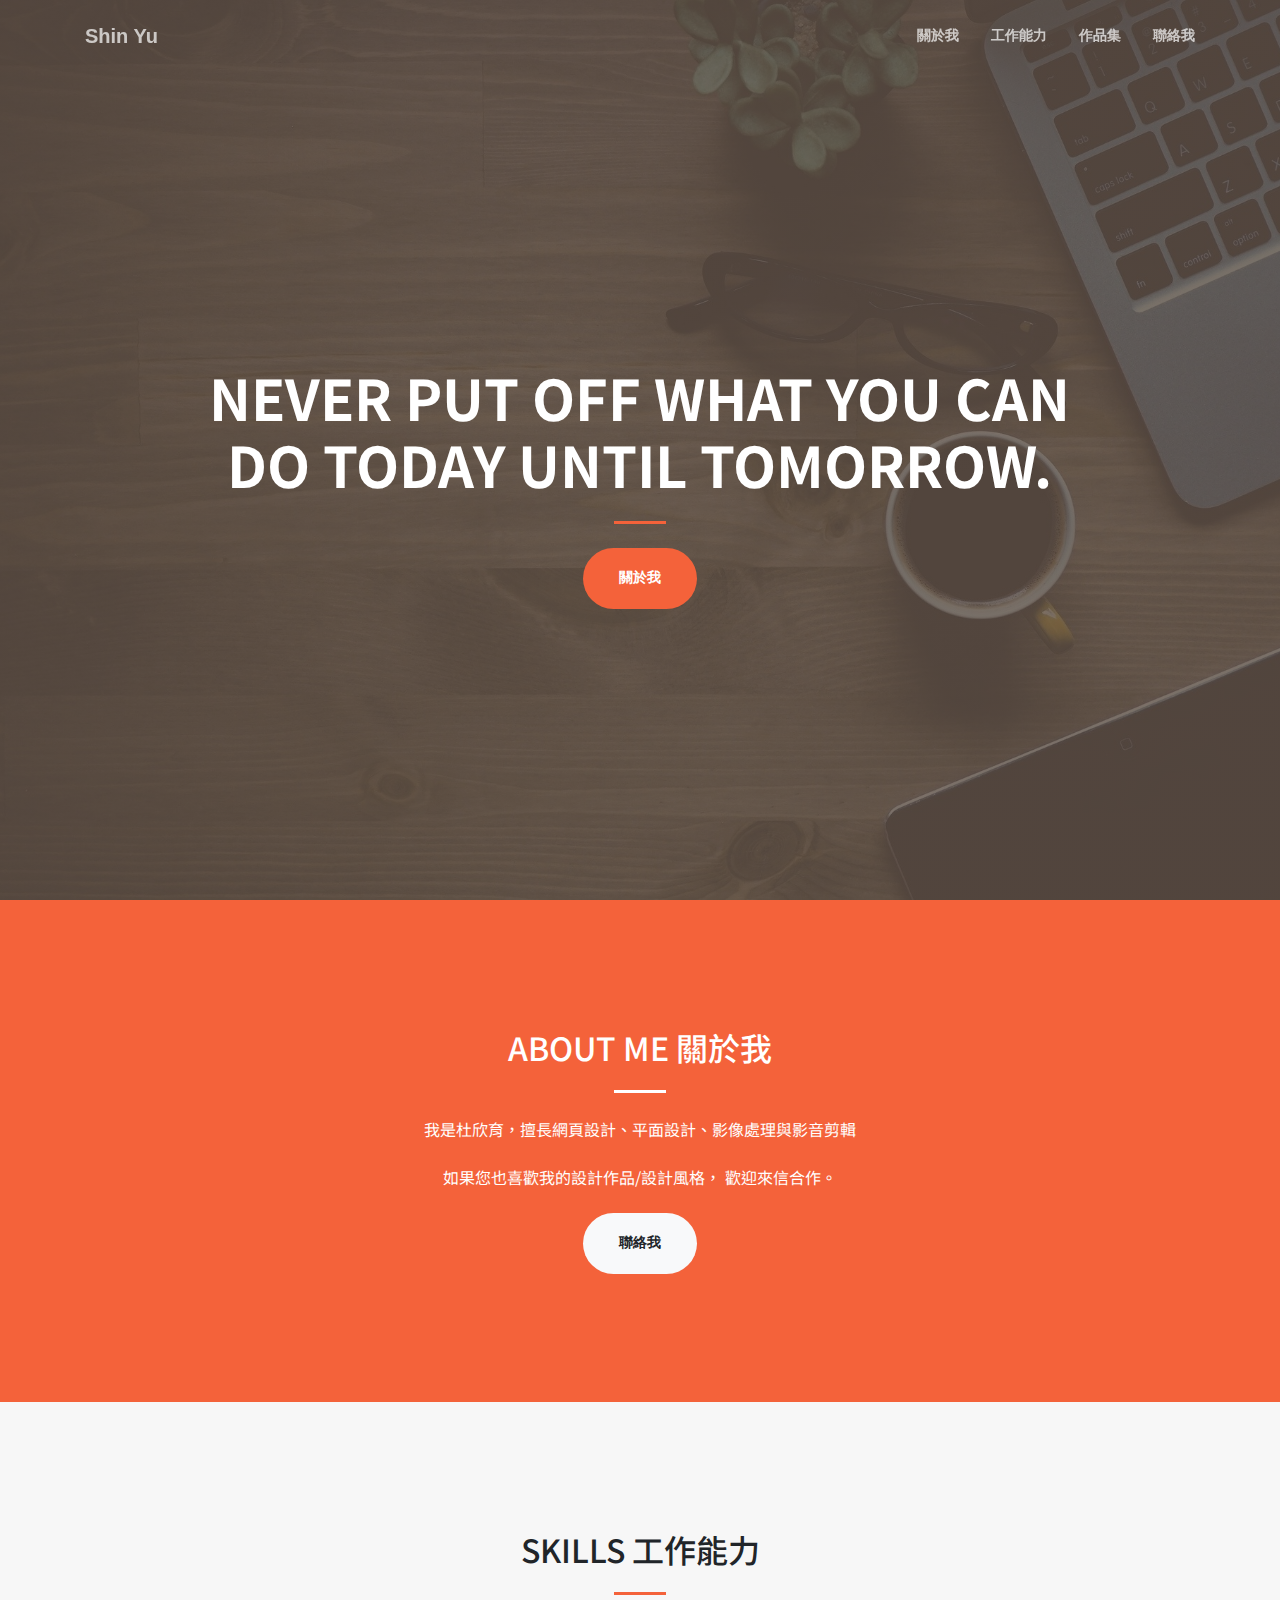
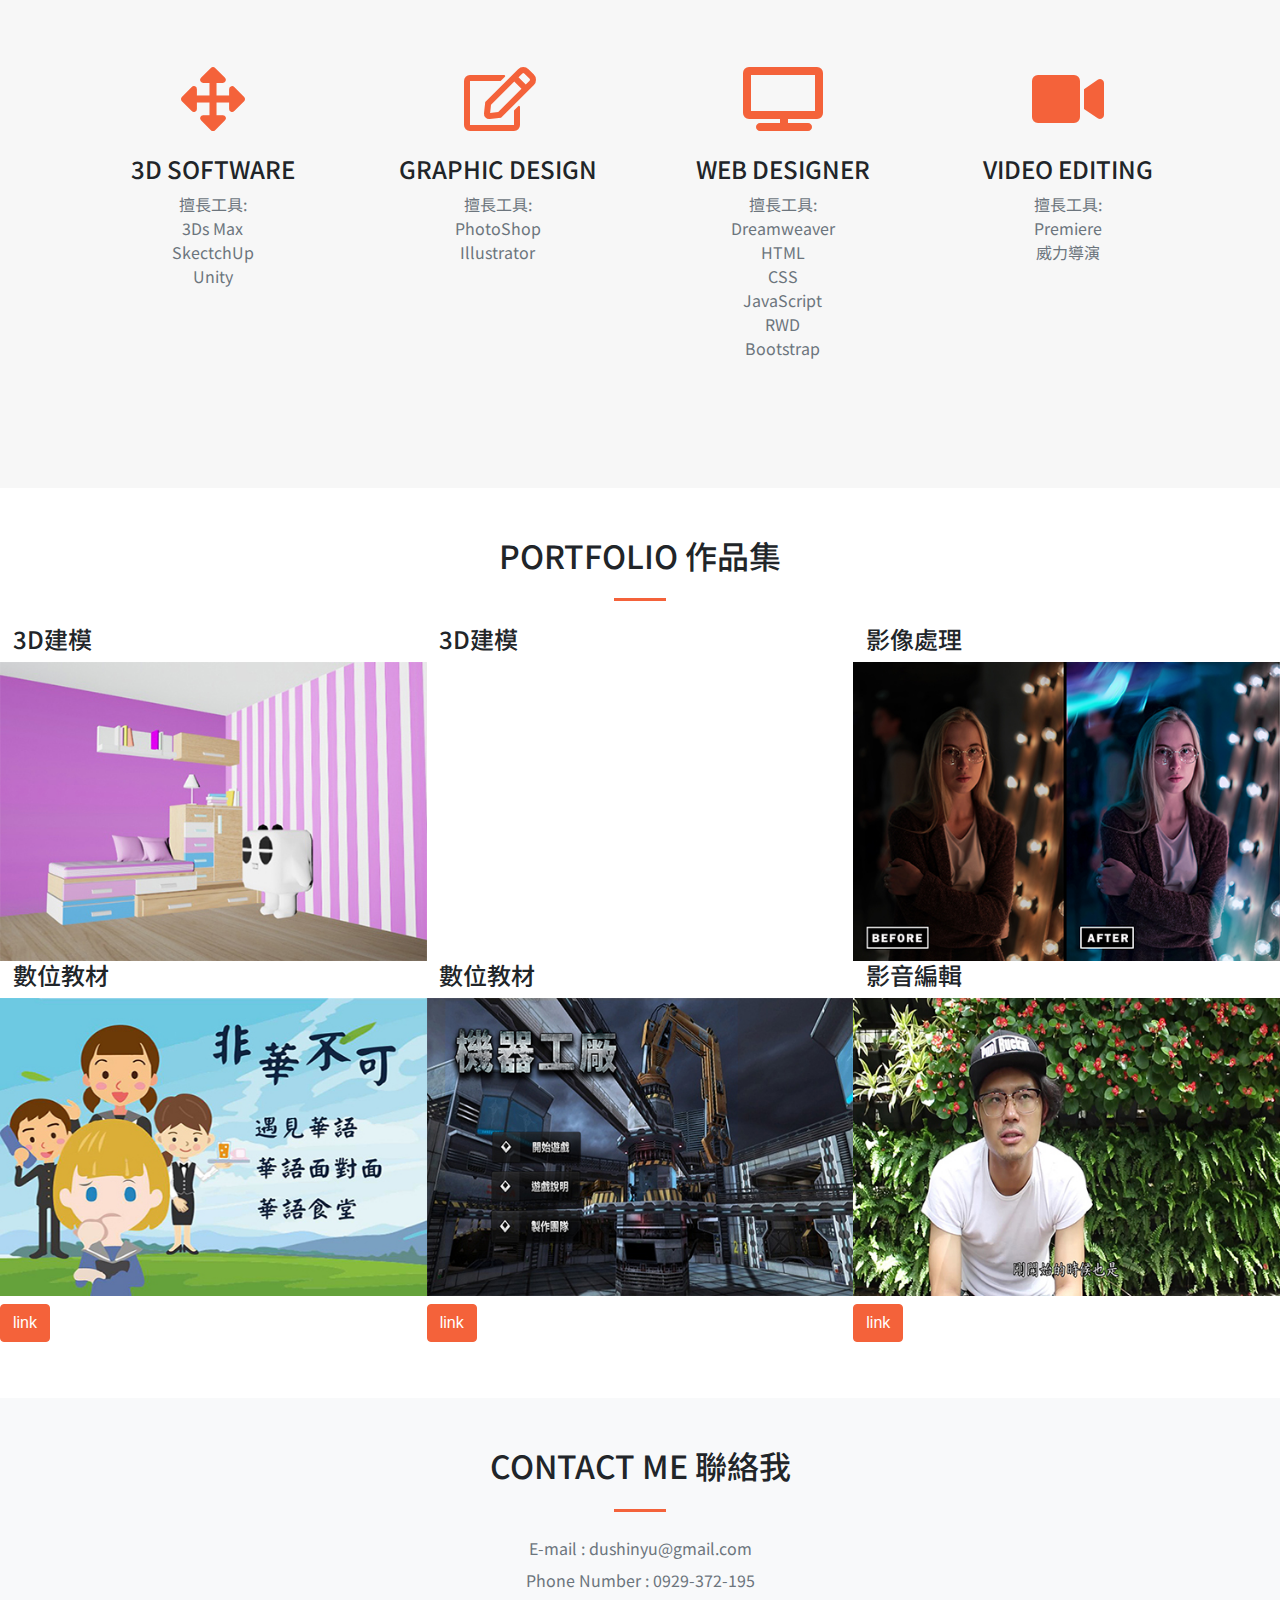
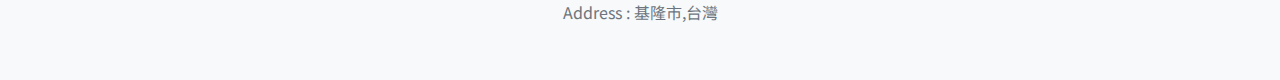
==== index.html @ a11e480e "Update index.html" ====
<!DOCTYPE html>
<html lang="en">

<head>

  <meta charset="utf-8">
  <meta name="viewport" content="width=device-width, initial-scale=1, shrink-to-fit=no">
  <meta name="description" content="">
  <meta name="author" content="">

  <title>Shin Yu</title>

  <!-- Font Awesome Icons -->
  <link href="vendor/fontawesome-free/css/all.min.css" rel="stylesheet" type="text/css">

  <link rel="stylesheet" href="path/to/font-awesome/css/font-awesome.min.css">

  <!-- Google Fonts -->

  <link href="https://fonts.googleapis.com/css?family=Noto+Sans+TC&display=swap&subset=chinese-traditional" rel="stylesheet">

  <!-- Plugin CSS -->
  <link href="vendor/magnific-popup/magnific-popup.css" rel="stylesheet">

  <!-- Theme CSS - Includes Bootstrap -->
  <link href="css/creative.min.css" rel="stylesheet">

</head>

<body id="page-top">

  <!-- Navigation -->
  <nav class="navbar navbar-expand-lg navbar-light fixed-top py-3" id="mainNav">
    <div class="container">
      <a class="navbar-brand js-scroll-trigger" href="#page-top">Shin Yu</a>
      <button class="navbar-toggler navbar-toggler-right" type="button" data-toggle="collapse" data-target="#navbarResponsive" aria-controls="navbarResponsive" aria-expanded="false" aria-label="Toggle navigation">
        <span class="navbar-toggler-icon"></span>
      </button>
      <div class="collapse navbar-collapse" id="navbarResponsive">
        <ul class="navbar-nav ml-auto my-2 my-lg-0">
          <li class="nav-item">
            <a class="nav-link js-scroll-trigger" href="#about">關於我</a>
          </li>
          <li class="nav-item">
            <a class="nav-link js-scroll-trigger" href="#services">工作能力</a>
          </li>
          <li class="nav-item">
            <a class="nav-link js-scroll-trigger" href="#portfolio">作品集</a>
          </li>
          <li class="nav-item">
            <a class="nav-link js-scroll-trigger" href="#contact">聯絡我</a>
          </li>
        </ul>
      </div>
    </div>
  </nav>

  <!-- Masthead -->
  <header class="masthead">
    <div class="container h-100">
      <div class="row h-100 align-items-center justify-content-center text-center">
        <div class="col-lg-10 align-self-end">
          <h1 class="text-uppercase text-white font-weight-bold">Never put off what you can do today until tomorrow.</h1>
          <hr class="divider my-4">
        </div>
        <div class="col-lg-8 align-self-baseline">
          <a class="btn btn-primary btn-xl js-scroll-trigger" href="#about">關於我</a>
        </div>
      </div>
    </div>
  </header>

  <!-- About Section -->
  <section class="page-section bg-primary" id="about">
    <div class="container">
      <div class="row justify-content-center">
        <div class="col-lg-8 text-center">
          <h2 class="text-white mt-0">ABOUT ME 關於我</h2>
          <hr class="divider light my-4">
          <p class="text-white mb-4">我是杜欣育，擅長網頁設計、平面設計、影像處理與影音剪輯</p>
          <p class="text-white mb-4">如果您也喜歡我的設計作品/設計風格， 歡迎來信合作。</p>
          <a class="btn btn-light btn-xl js-scroll-trigger" href="#contact">聯絡我</a>
        </div>
      </div>
    </div>
  </section>

  <!-- Services Section -->
  <section class="page-section" id="services" style="background-color:rgba(0, 0, 0, 0.03)">
    <div class="container">
      <h2 class="text-center mt-0">SKILLS 工作能力</h2>
      <hr class="divider my-4">
      <div class="row">
        <div class="col-lg-3 col-md-6 text-center">
          <div class="mt-5">
            <i class="fas fa-arrows-alt fa-4x text-primary mb-4"></i>
            <h3 class="h4 mb-2">3D SOFTWARE</h3>
            <p class="text-muted mb-0">擅長工具:</p>
            <p class="text-muted mb-0">3Ds Max</p>
            <p class="text-muted mb-0">SkectchUp</p>
            <p class="text-muted mb-0">Unity</p>
          </div>
        </div>
        <div class="col-lg-3 col-md-6 text-center">
          <div class="mt-5">
            <i class="fa fa-pencil" aria-hidden="true"></i>
            <i class="far fa-edit fa-4x text-primary mb-4"></i>
            <h3 class="h4 mb-2">GRAPHIC DESIGN</h3>
            <p class="text-muted mb-0">擅長工具:</p>
            <p class="text-muted mb-0">PhotoShop</p>
            <p class="text-muted mb-0">Illustrator</p>
          </div>
        </div>
        <div class="col-lg-3 col-md-6 text-center">
          <div class="mt-5">
            <i class="fas fa-tv fa-4x text-primary mb-4"></i>
            <h3 class="h4 mb-2">WEB DESIGNER</h3>
            <p class="text-muted mb-0">擅長工具:</p>
            <p class="text-muted mb-0">Dreamweaver</p>
            <p class="text-muted mb-0">HTML</p>
            <p class="text-muted mb-0">CSS</p>
            <p class="text-muted mb-0">JavaScript</p>
            <p class="text-muted mb-0">RWD</p>
            <p class="text-muted mb-0">Bootstrap</p>                           
          </div>
        </div>
        <div class="col-lg-3 col-md-6 text-center">
          <div class="mt-5">
            <i class="fas fa-video fa-4x text-primary mb-4"></i>
            <h3 class="h4 mb-2">VIDEO EDITING</h3>
            <p class="text-muted mb-0">擅長工具:</p>
            <p class="text-muted mb-0">Premiere</p>
            <p class="text-muted mb-0">威力導演</p> 
          </div>
        </div>
      </div>
    </div>
  </section>

    <!-- Portfolio Section -->
  <section id="portfolio">
      <h2 class="text-center mt-5">PORTFOLIO 作品集</h2>
      <hr class="divider my-4">
    <div class="container-fluid p-0">
      <div class="row no-gutters">
        <div class="col-lg-4 col-sm-6">
          <h4 style="padding:0% 3%">3D建模</h4>
          <a class="portfolio-box" href="img/portfolio/fullsize/1.jpg">
            <img class="img-fluid" src="img/portfolio/thumbnails/1.jpg" alt="">
            <div class="portfolio-box-caption">
              <div class="project-category text-white-50">
                3Ds Max
              </div>
              <div class="project-name">
                熊貓的房間
              </div>
            </div>
          </a>
        </div>
        <div class="col-lg-4 col-sm-6">
          <h4 style="padding:0% 3%">3D建模</h4>
          <a class="portfolio-box" href="img/portfolio/fullsize/6.JPG">
            <img class="img-fluid" src="img/portfolio/thumbnails/6.jpg" alt="">
            <div class="portfolio-box-caption">
              <div class="project-category text-white-50">
                SketchUp
              </div>
              <div class="project-name">
                浴室
              </div>
            </div>
          </a>
        </div>
        <div class="col-lg-4 col-sm-6">
        <h4 style="padding:0% 3%">影像處理</h4>
          <a class="portfolio-box" href="img/portfolio/fullsize/5.jpg">
            <img class="img-fluid" src="img/portfolio/thumbnails/5.jpg" alt="">
            <div class="portfolio-box-caption">
              <div class="project-category text-white-50">
                影像處理
              </div>
              <div class="project-name">
                色彩校正
              </div>
            </div>
          </a>
        </div>
        <div class="col-lg-4 col-sm-6">
          <h4 style="padding:0% 3%">數位教材</h4>
        <a class="portfolio-box" href="img/portfolio/fullsize/2.jpg">
            <img class="img-fluid" src="img/portfolio/thumbnails/2.jpg" alt="">
            <div class="portfolio-box-caption">
              <div class="project-category text-white-50">
                華語教材
              </div>
              <div class="project-name">
                非華不可
              </div>
            </div>
          </a>
         <div class="btn btn-primary mt-2 mb-2" onClick="javascript:window.open('https://www.youtube.com/watch?v=beJ3UzTojJE&list=PLx-3nrwUv4ML4wFg255K1cEr2JVxR1ZrM&index=3','_blank')">link
        </div>
          </div>
          <div class="col-lg-4 col-sm-6">
          <h4 style="padding:0% 3%">數位教材</h4>
        <a class="portfolio-box" href="img/portfolio/fullsize/4.jpg">
            <img class="img-fluid" src="img/portfolio/thumbnails/4.jpg" alt="">
            <div class="portfolio-box-caption">
              <div class="project-category text-white-50">
                淡江畢業專題
              </div>
              <div class="project-name">
                機械工廠
              </div>
            </div>
          </a>
         <div class="btn btn-primary mt-2 mb-2" onClick="javascript:window.open('https://www.youtube.com/watch?v=zgTFLT4-hOM&list=PLx-3nrwUv4ML4wFg255K1cEr2JVxR1ZrM&index=1','_blank')">link
        </div>
          </div>
          <div class="col-lg-4 col-sm-6">
          <h4 style="padding:0% 3%">影音編輯</h4>
        <a class="portfolio-box" href="img/portfolio/fullsize/3.jpg">
            <img class="img-fluid" src="img/portfolio/thumbnails/3.jpg" alt="">
            <div class="portfolio-box-caption">
              <div class="project-category text-white-50">
                影音編輯
              </div>
              <div class="project-name">
                不只是破銅爛鐵
              </div>
            </div>
          </a>
         <div class="btn btn-primary mt-2 mb-2" onClick="javascript:window.open('https://www.youtube.com/watch?v=qQfogrBcG4Q&list=PLx-3nrwUv4ML4wFg255K1cEr2JVxR1ZrM&index=2','_blank')">link
        </div>
          </div>
      </div>
    </div>
  </section>   

    
  <!-- Footer -->
  <footer class="bg-light py-5 mt-5" id="contact">
    <div class="container">
      <div class="row justify-content-center">
        <div class="col-lg-8 text-center">
          <h2 class="mt-0">CONTACT ME 聯絡我</h2>
          <hr class="divider my-4">
          <p class="text-muted mb-2">E-mail : dushinyu@gmail.com</p>
          <p class="text-muted mb-2">Phone Number : 0929-372-195</p>
          <p class="text-muted mb-2">Address : 基隆市,台灣</p>
        </div>
      </div>
    </div>
  </footer>

  <!-- Bootstrap core JavaScript -->
  <script src="vendor/jquery/jquery.min.js"></script>
  <script src="vendor/bootstrap/js/bootstrap.bundle.min.js"></script>

  <!-- Plugin JavaScript -->
  <script src="vendor/jquery-easing/jquery.easing.min.js"></script>
  <script src="vendor/magnific-popup/jquery.magnific-popup.min.js"></script>

  <!-- Custom scripts for this template -->
  <script src="js/creative.min.js"></script>
</body>

</html>
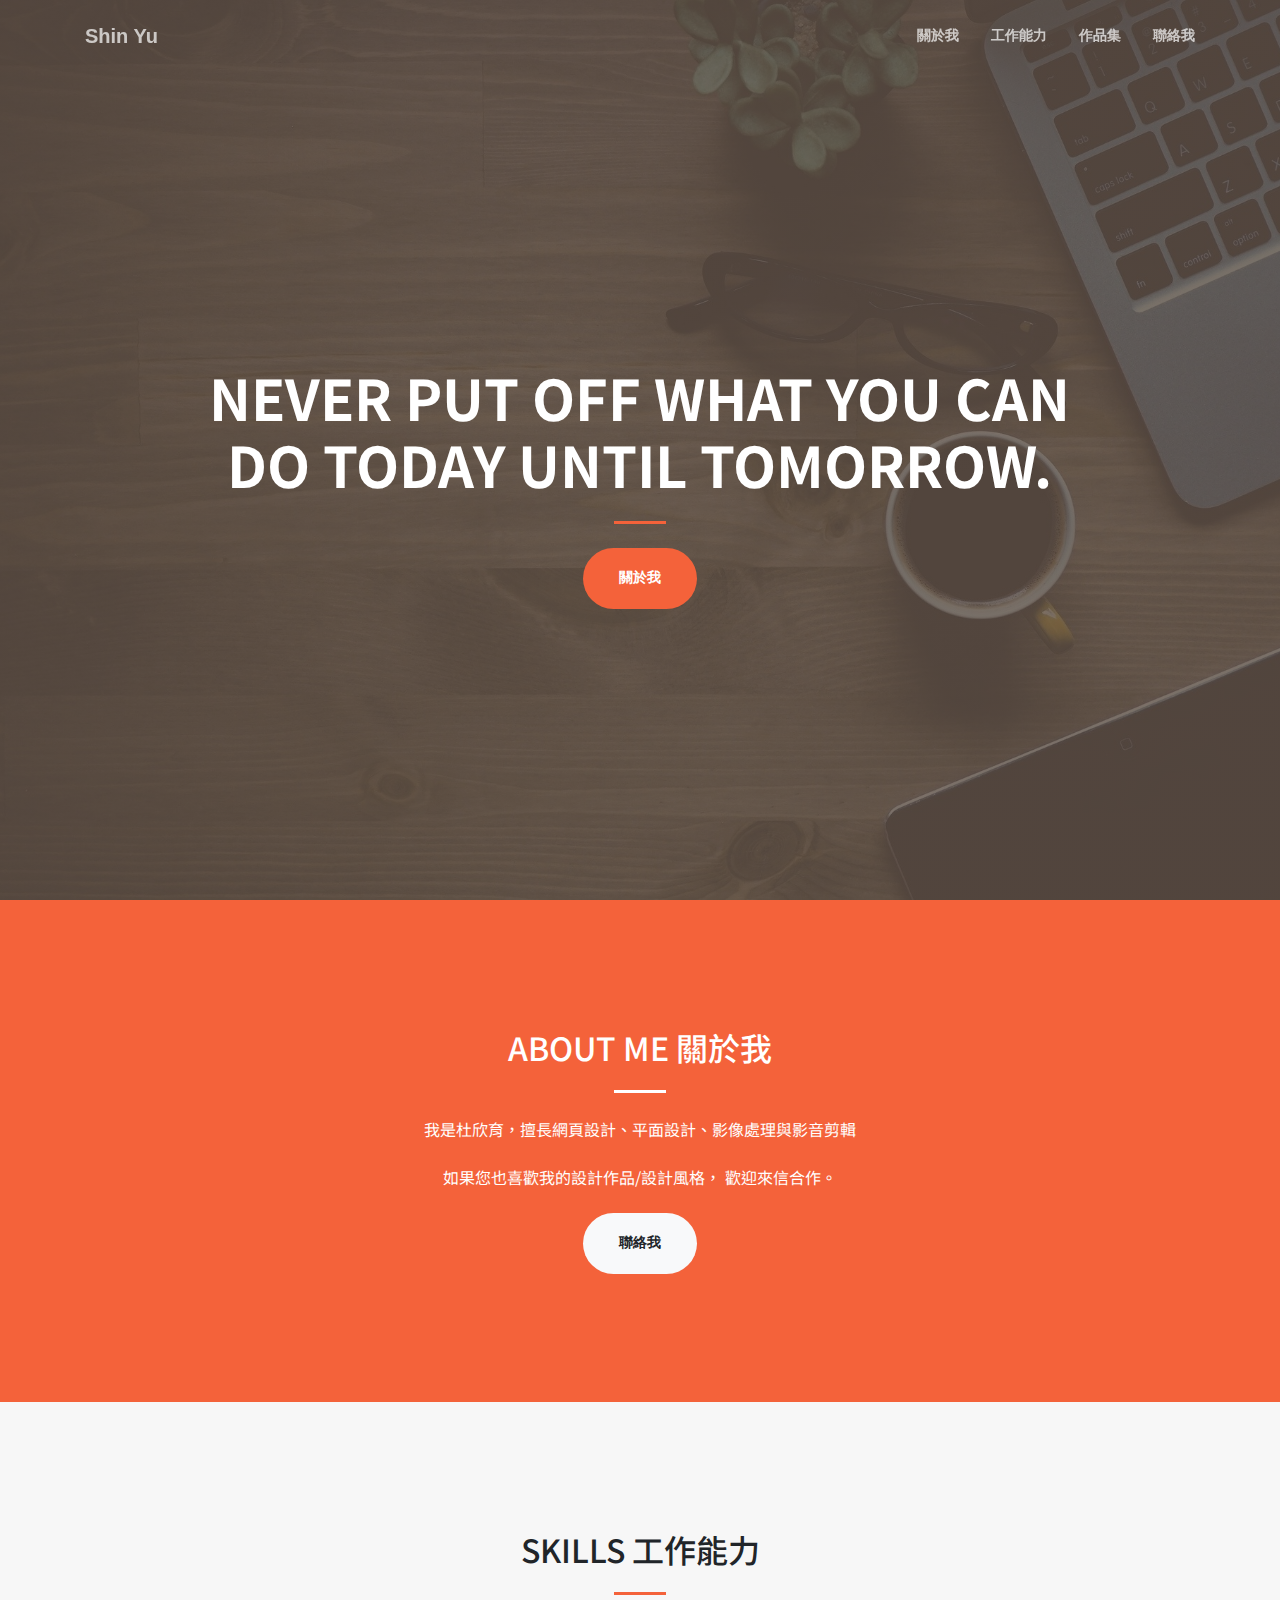
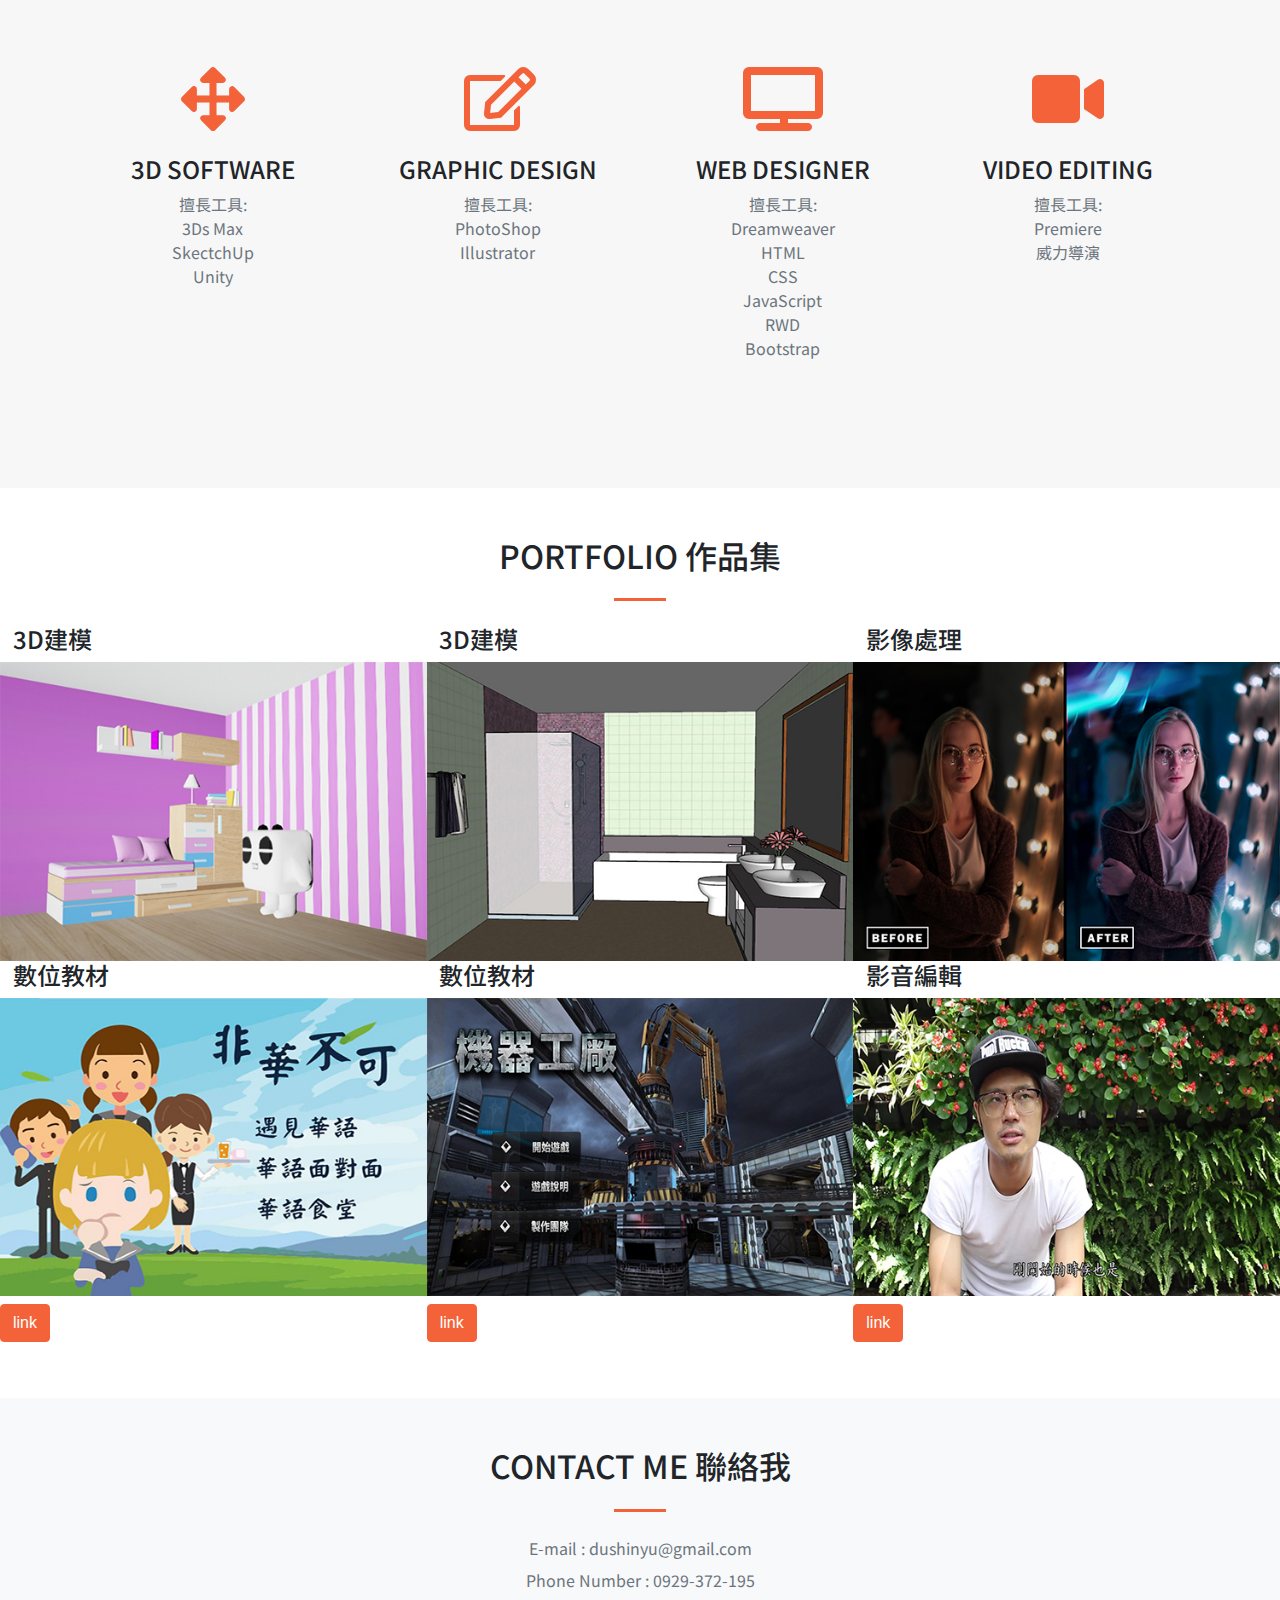
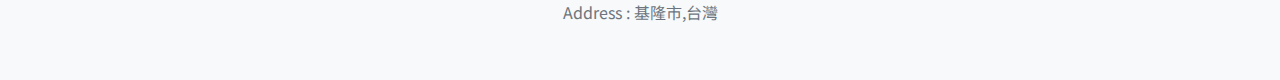
==== commit d423d9eb: "Update index.html" ====
--- a/index.html
+++ b/index.html
@@ -160,7 +160,7 @@
         <div class="col-lg-4 col-sm-6">
           <h4 style="padding:0% 3%">3D建模</h4>
           <a class="portfolio-box" href="img/portfolio/fullsize/6.JPG">
-            <img class="img-fluid" src="img/portfolio/thumbnails/6.jpg" alt="">
+            <img class="img-fluid" src="img/portfolio/thumbnails/6.JPG" alt="">
             <div class="portfolio-box-caption">
               <div class="project-category text-white-50">
                 SketchUp
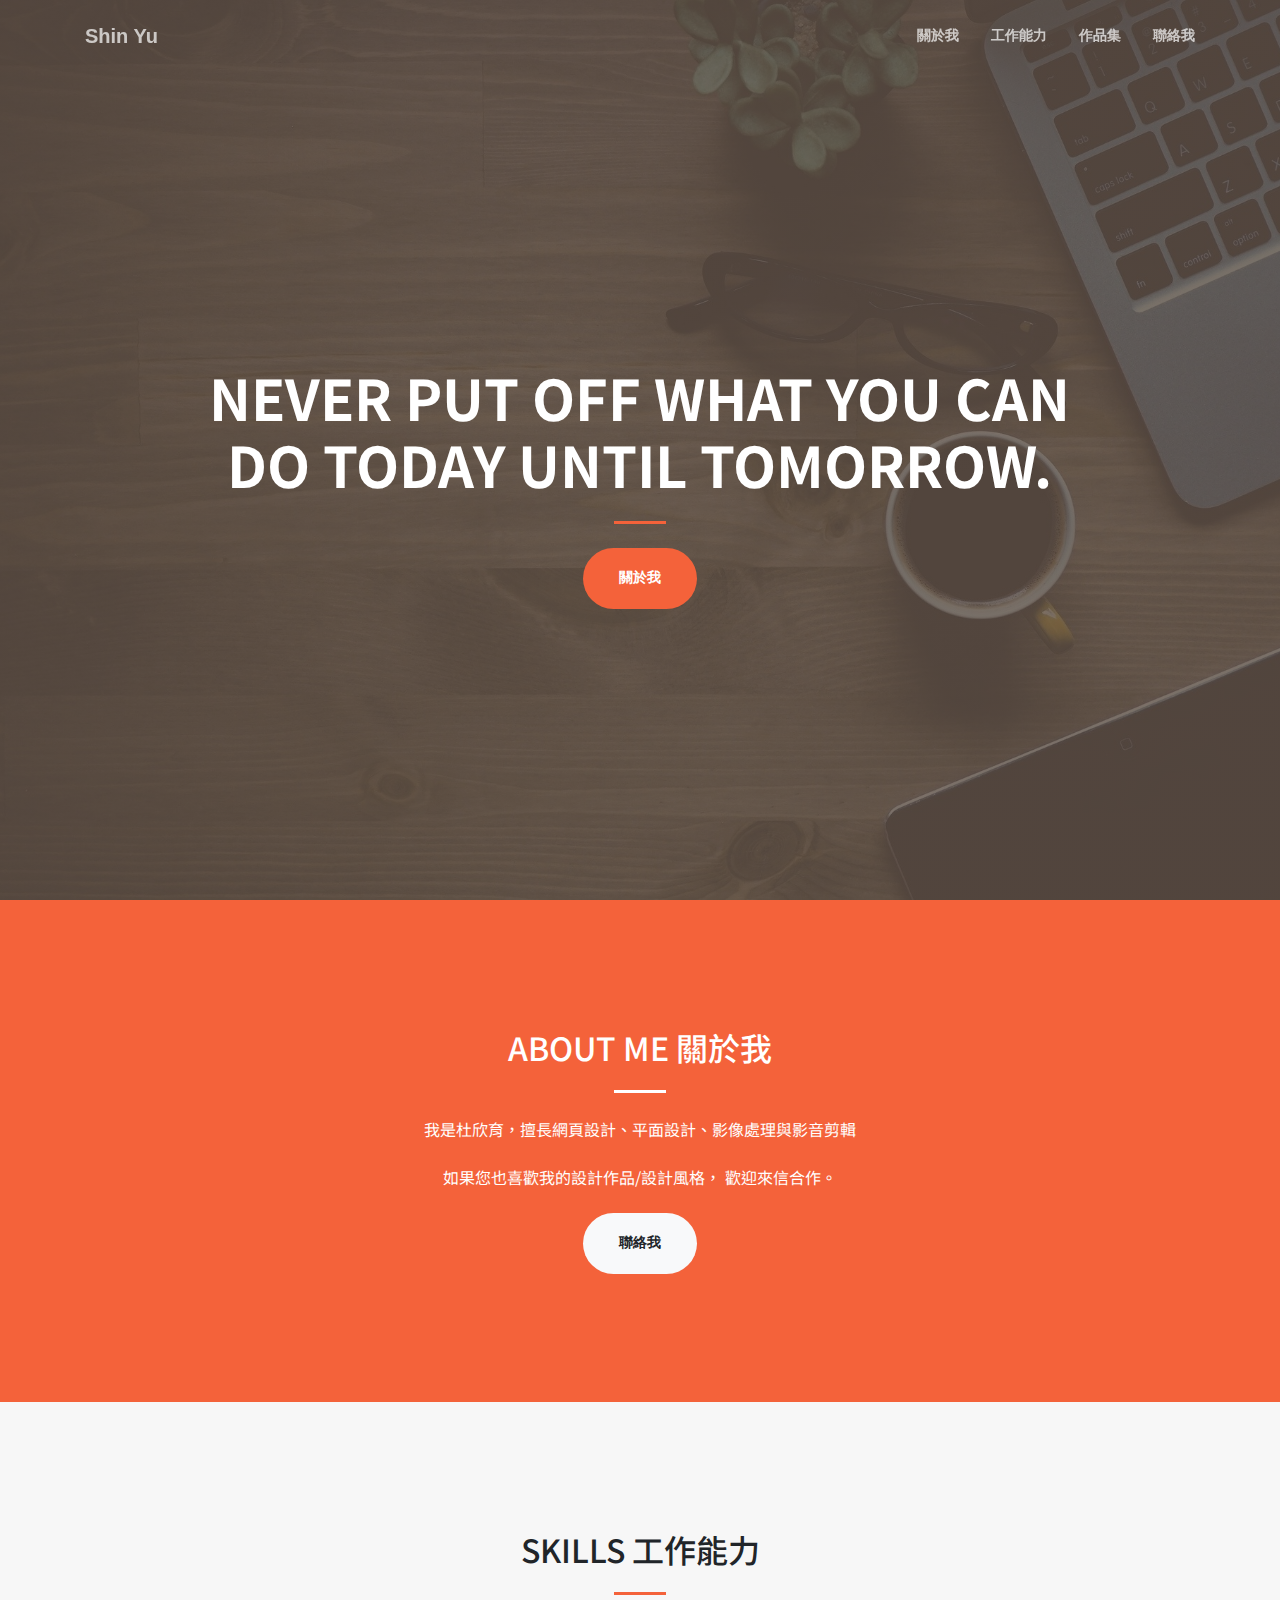
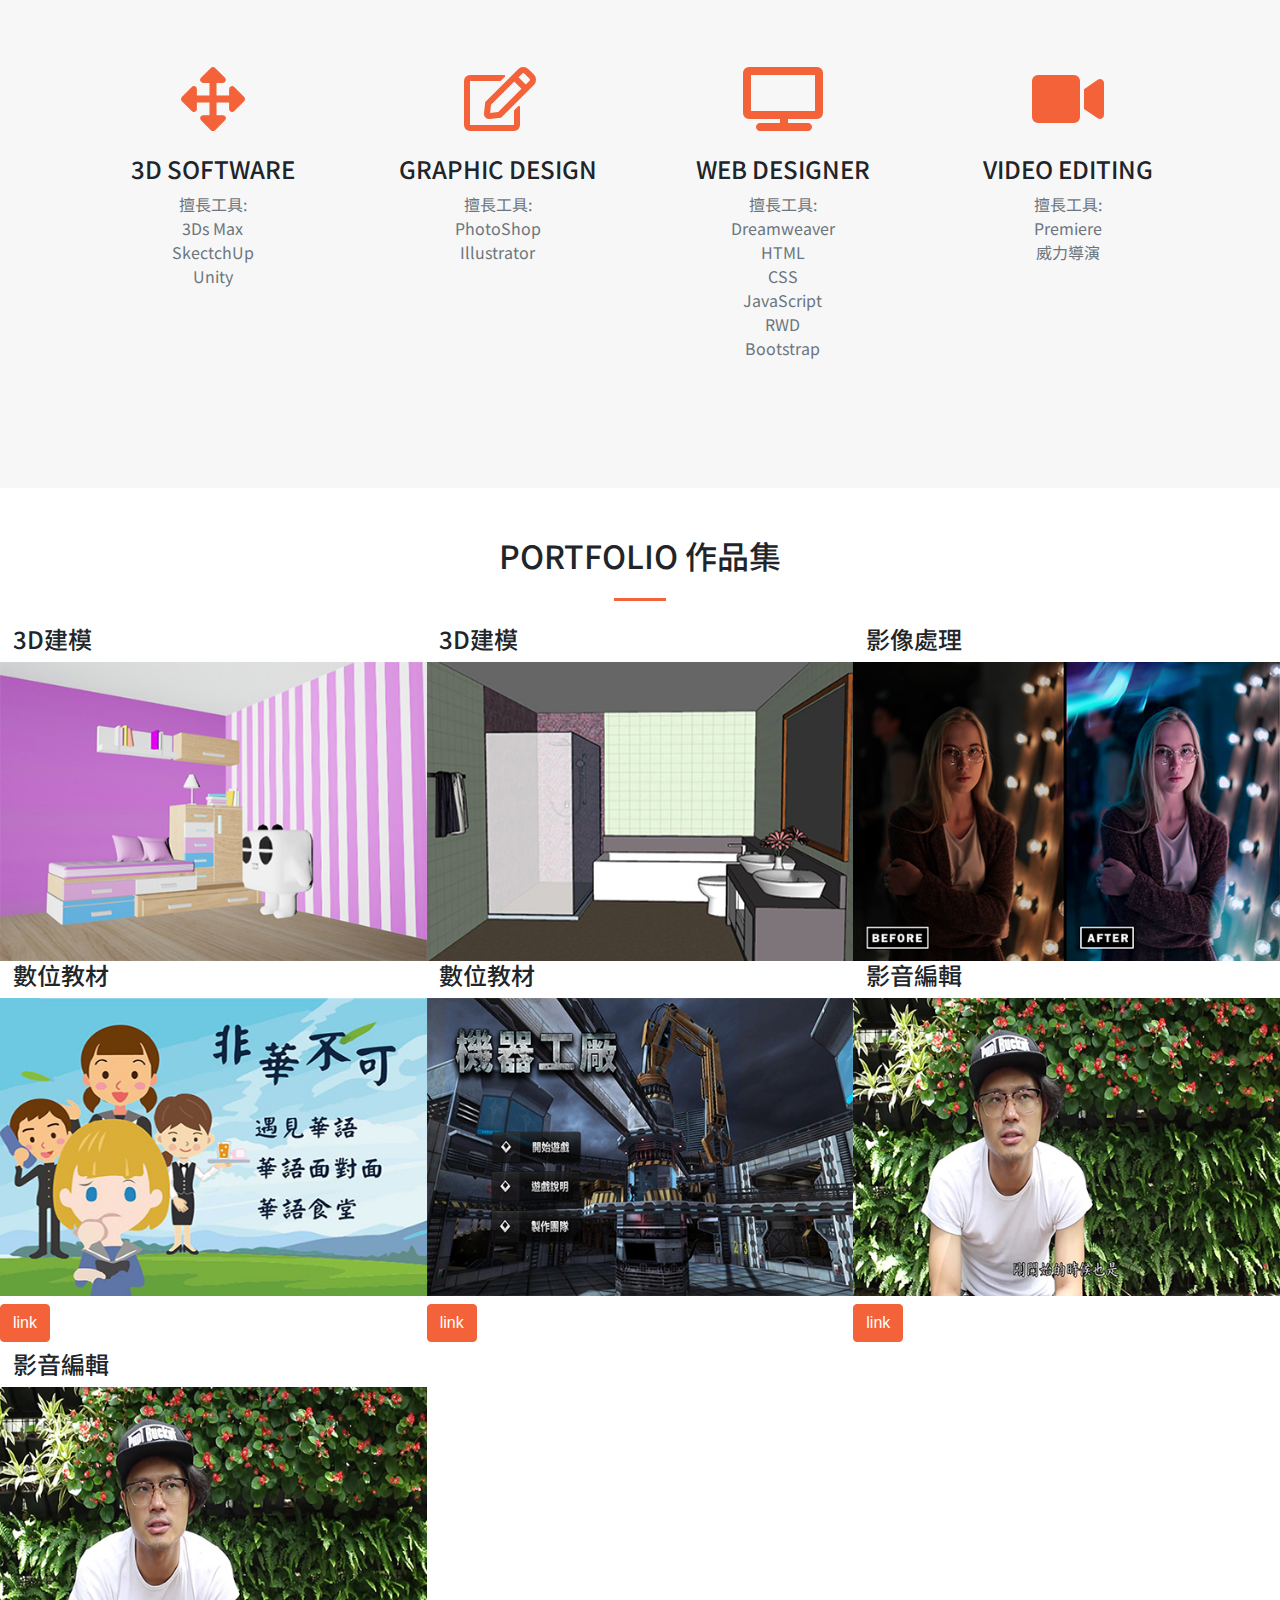
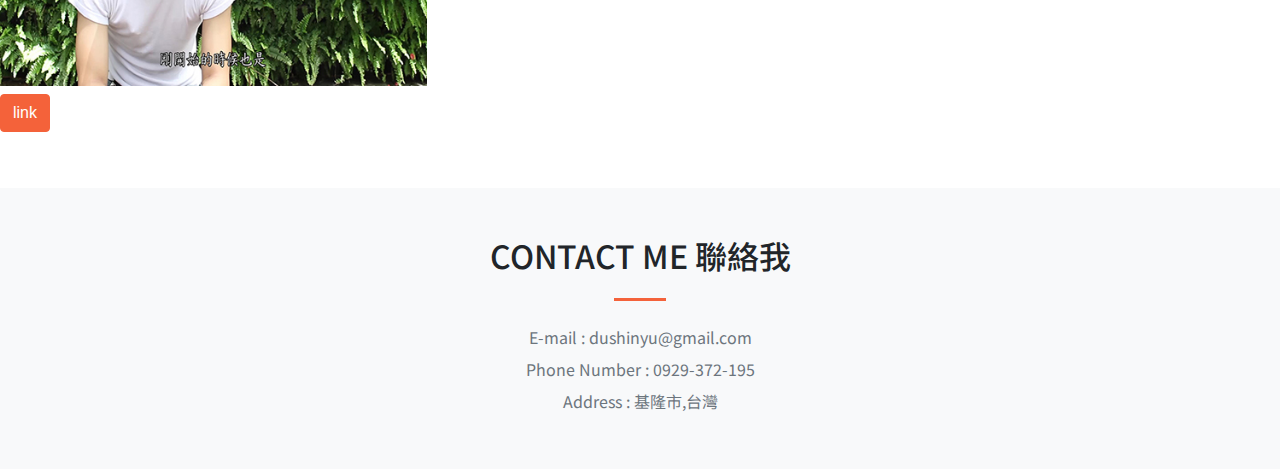
==== commit 870482af: "Update index.html" ====
--- a/index.html
+++ b/index.html
@@ -233,6 +233,22 @@
          <div class="btn btn-primary mt-2 mb-2" onClick="javascript:window.open('https://www.youtube.com/watch?v=qQfogrBcG4Q&list=PLx-3nrwUv4ML4wFg255K1cEr2JVxR1ZrM&index=2','_blank')">link
         </div>
           </div>
+          <div class="col-lg-4 col-sm-6">
+          <h4 style="padding:0% 3%">影音編輯</h4>
+        <a class="portfolio-box" href="img/portfolio/fullsize/3.jpg">
+            <img class="img-fluid" src="img/portfolio/thumbnails/3.jpg" alt="">
+            <div class="portfolio-box-caption">
+              <div class="project-category text-white-50">
+                影音編輯
+              </div>
+              <div class="project-name">
+                不只是破銅爛鐵
+              </div>
+            </div>
+          </a>
+         <div class="btn btn-primary mt-2 mb-2" onClick="javascript:window.open('https://www.youtube.com/watch?v=qQfogrBcG4Q&list=PLx-3nrwUv4ML4wFg255K1cEr2JVxR1ZrM&index=2','_blank')">link
+        </div>
+          </div>
       </div>
     </div>
   </section>   
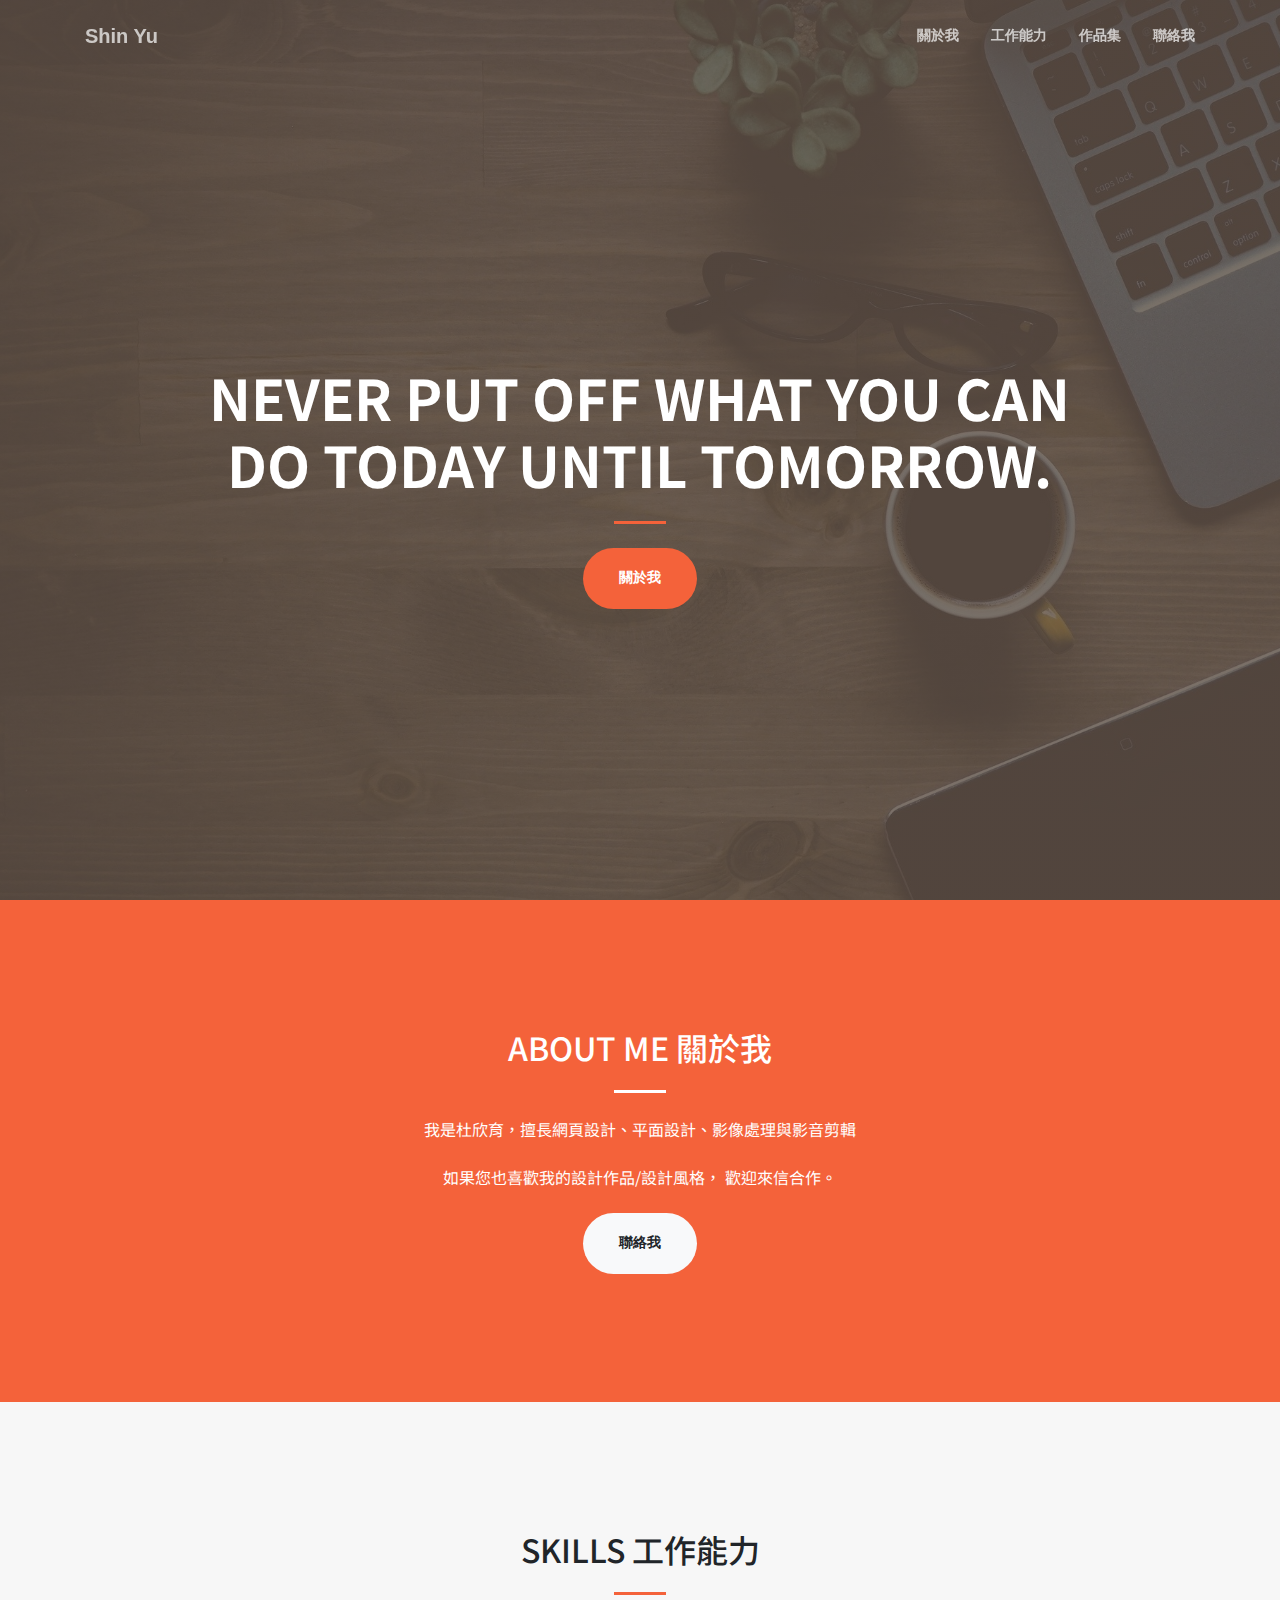
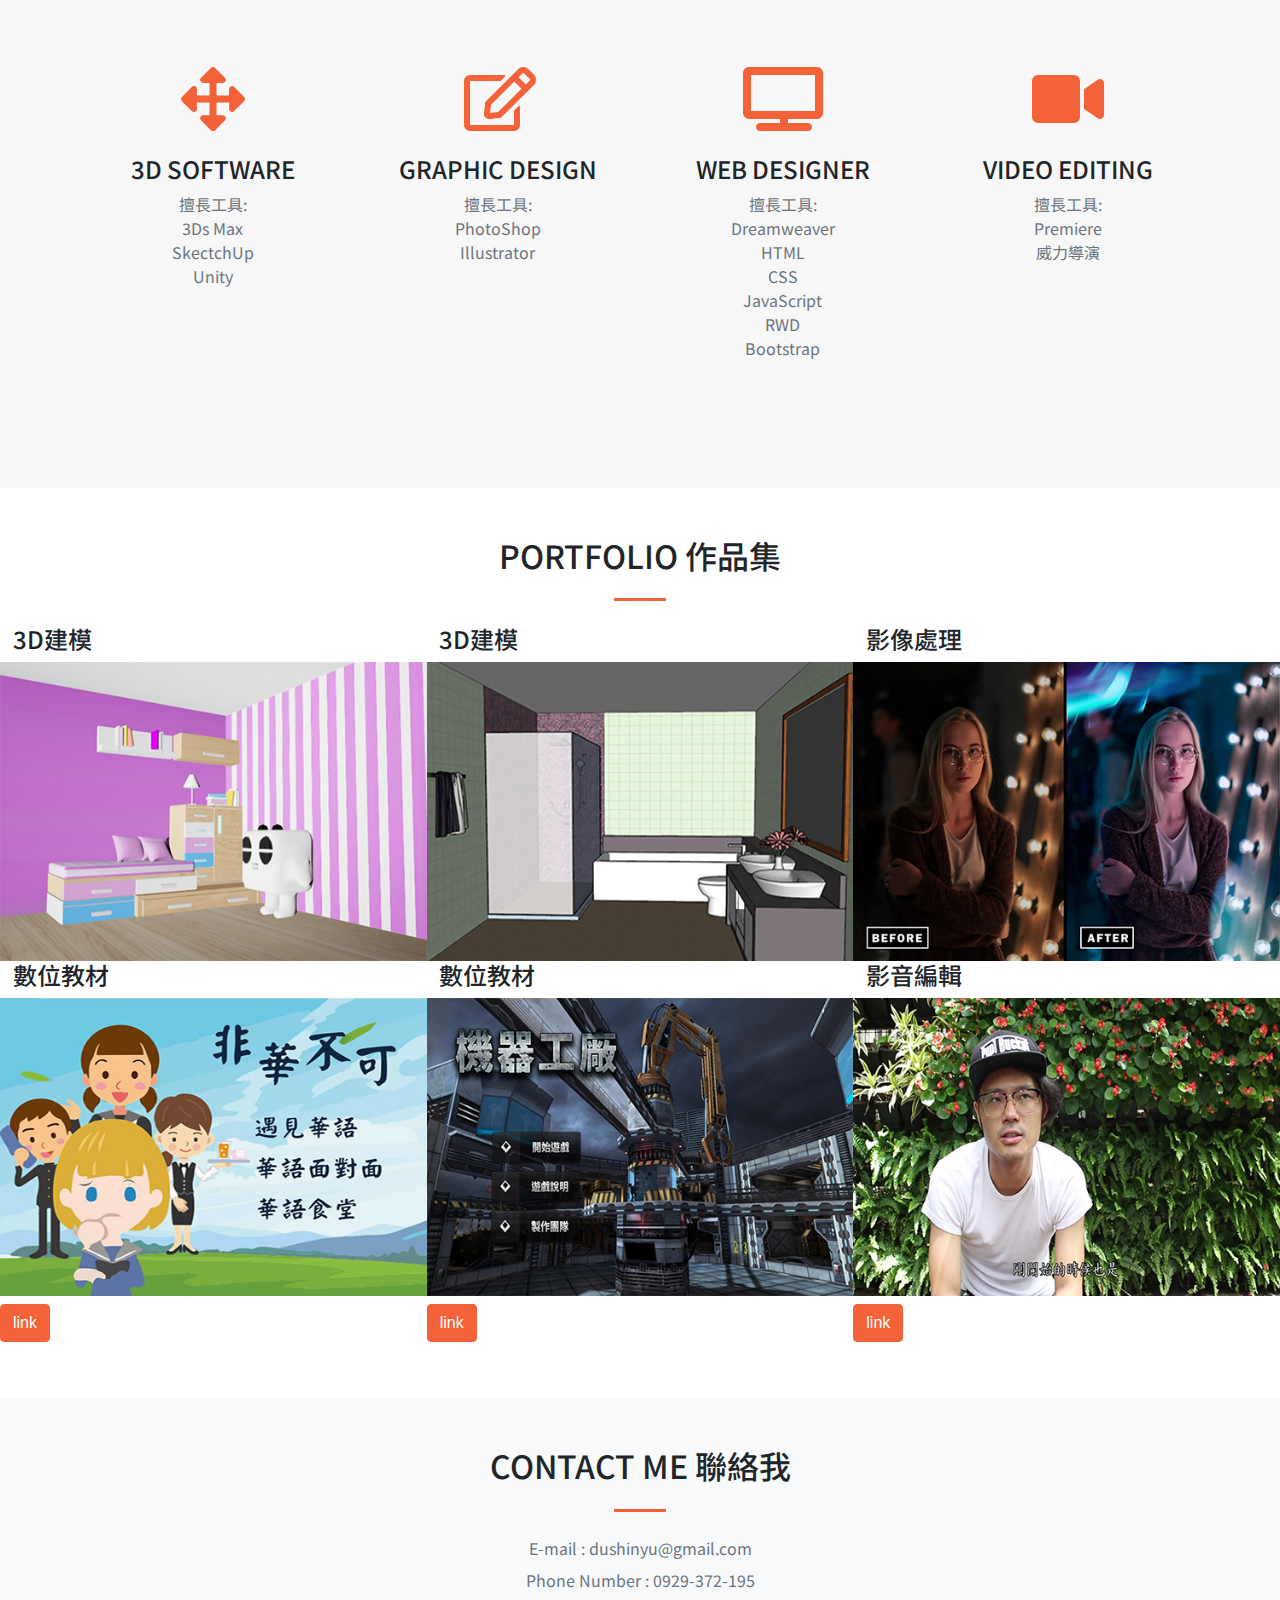
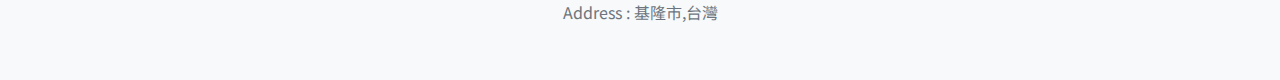
==== commit 2300f608: "Update index.html" ====
--- a/index.html
+++ b/index.html
@@ -233,22 +233,6 @@
          <div class="btn btn-primary mt-2 mb-2" onClick="javascript:window.open('https://www.youtube.com/watch?v=qQfogrBcG4Q&list=PLx-3nrwUv4ML4wFg255K1cEr2JVxR1ZrM&index=2','_blank')">link
         </div>
           </div>
-          <div class="col-lg-4 col-sm-6">
-          <h4 style="padding:0% 3%">影音編輯</h4>
-        <a class="portfolio-box" href="img/portfolio/fullsize/3.jpg">
-            <img class="img-fluid" src="img/portfolio/thumbnails/3.jpg" alt="">
-            <div class="portfolio-box-caption">
-              <div class="project-category text-white-50">
-                影音編輯
-              </div>
-              <div class="project-name">
-                不只是破銅爛鐵
-              </div>
-            </div>
-          </a>
-         <div class="btn btn-primary mt-2 mb-2" onClick="javascript:window.open('https://www.youtube.com/watch?v=qQfogrBcG4Q&list=PLx-3nrwUv4ML4wFg255K1cEr2JVxR1ZrM&index=2','_blank')">link
-        </div>
-          </div>
       </div>
     </div>
   </section>   
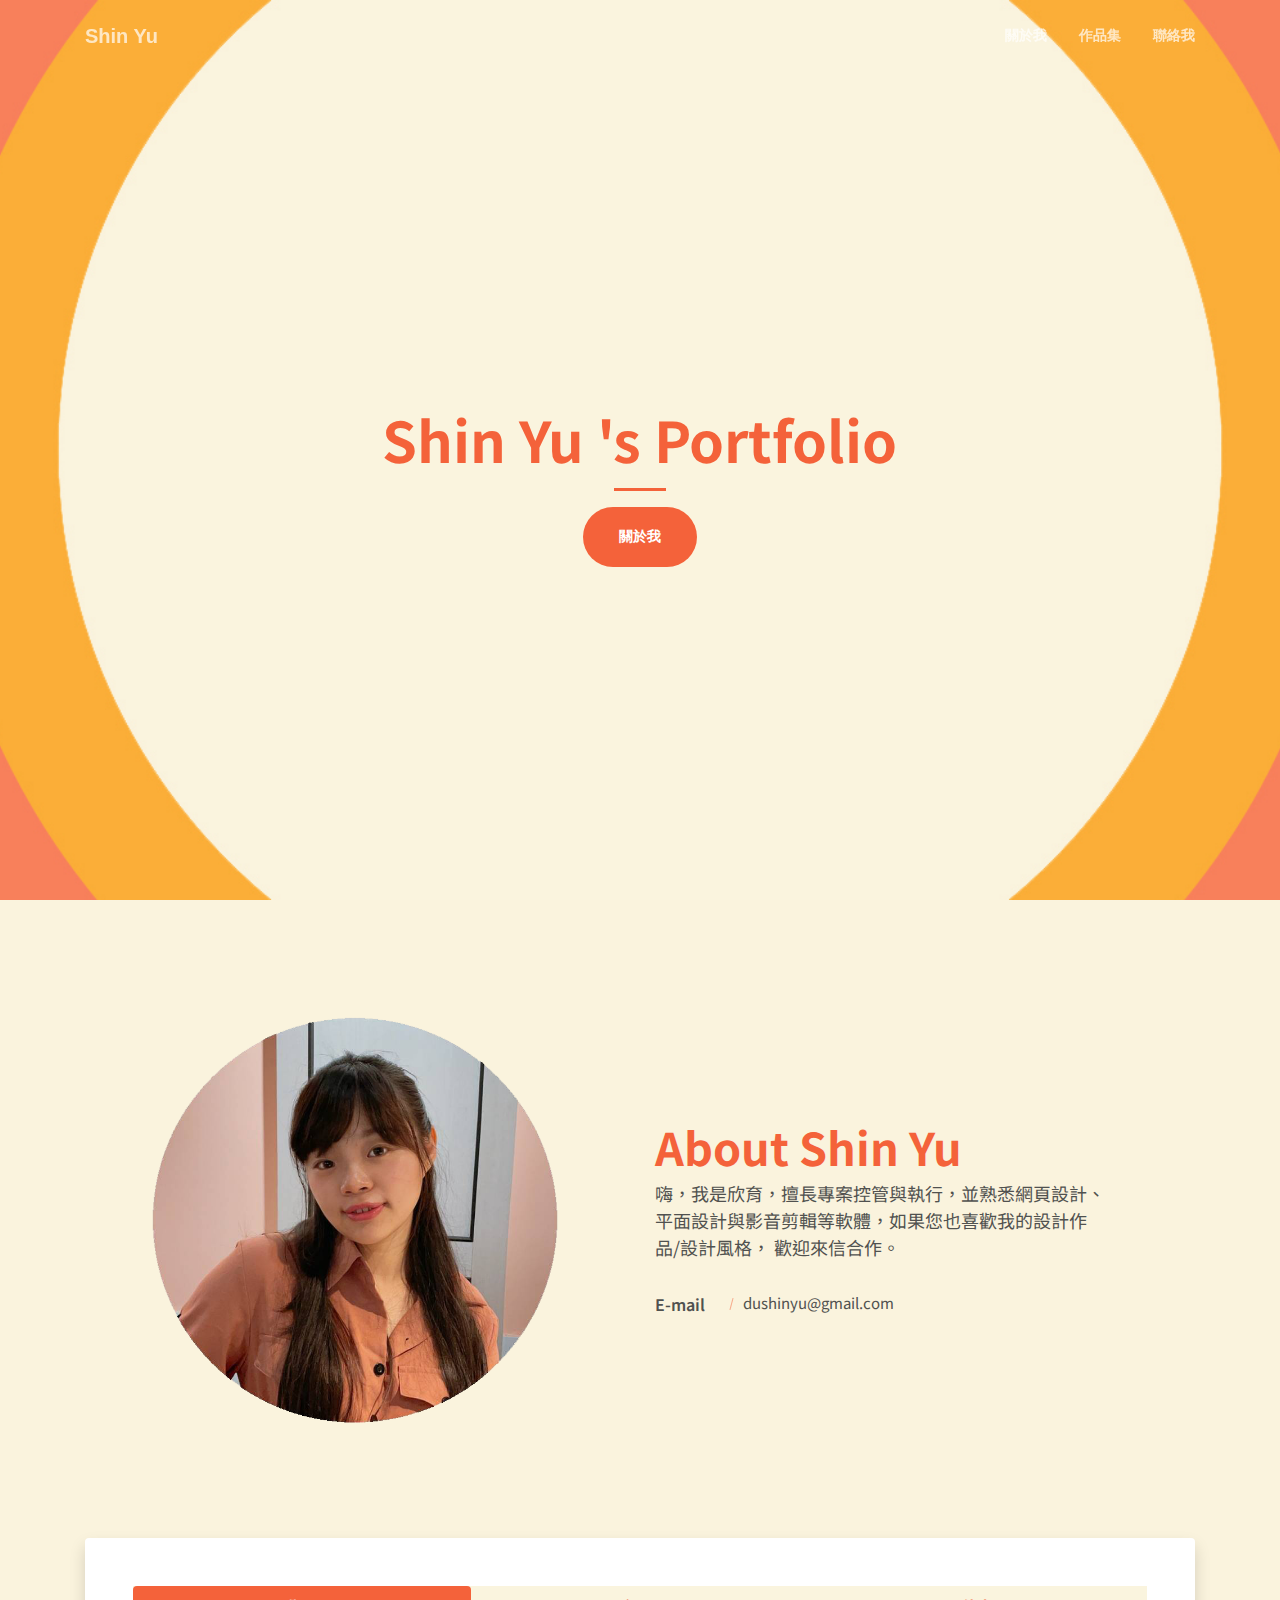
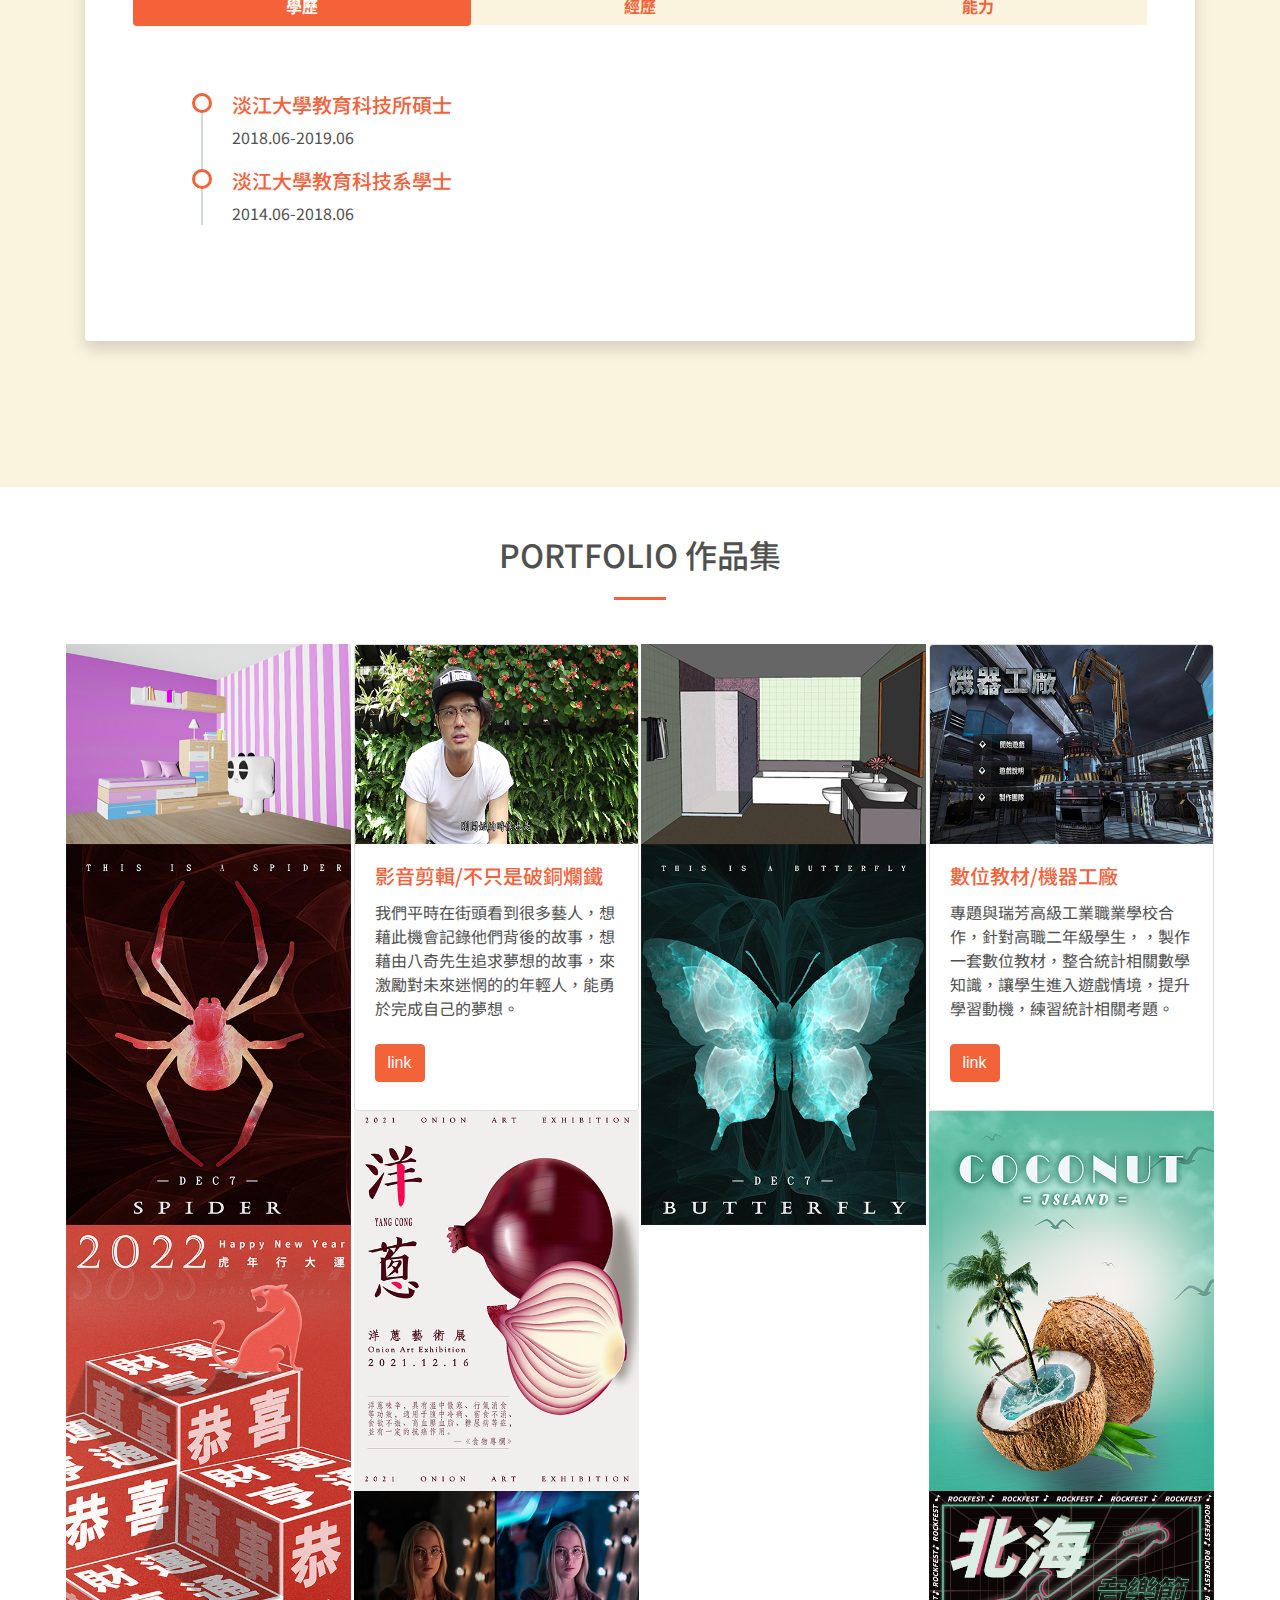
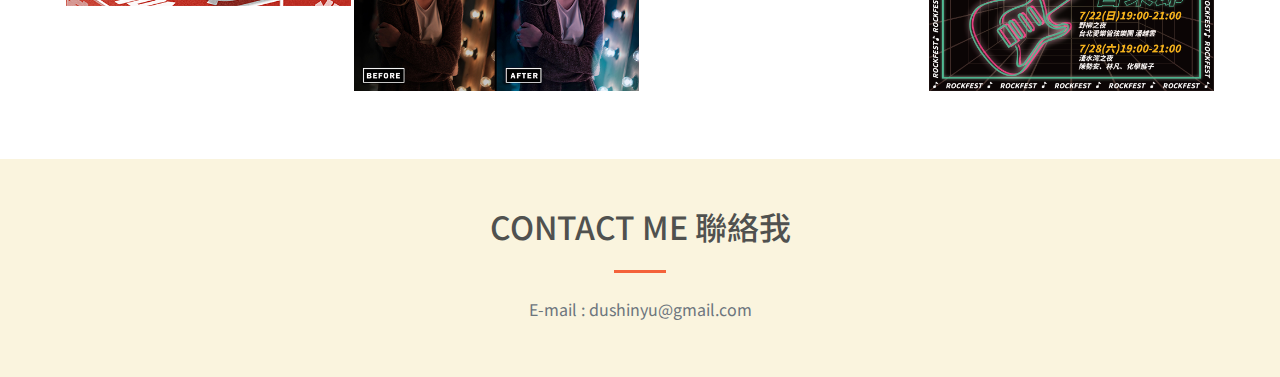
==== commit 05c45e93: "20211209" ====
--- a/index.html
+++ b/index.html
@@ -1,6 +1,5 @@
 <!DOCTYPE html>
 <html lang="en">
-
 <head>
 
   <meta charset="utf-8">
@@ -24,9 +23,20 @@
 
   <!-- Theme CSS - Includes Bootstrap -->
   <link href="css/creative.min.css" rel="stylesheet">
-
-</head>
-
+    
+    
+<link rel=stylesheet type="text/css" href="css/timeline.css">
+<link rel=stylesheet type="text/css" href="css/about.css">
+<link rel=stylesheet type="text/css" href="css/card-deck.css">     
+ 
+    <!--test-->
+ <link rel=stylesheet type="text/css" href="css/masonry.css">     
+    
+ <link href="https://www.jqueryscript.net/demo/Responsive-Touch-enabled-jQuery-Image-Lightbox-Plugin/dist/simple-lightbox.min.css&#39; rel='stylesheet" type="text/css">
+    
+    
+</head>   
+    
 <body id="page-top">
 
   <!-- Navigation -->
@@ -42,13 +52,10 @@
             <a class="nav-link js-scroll-trigger" href="#about">關於我</a>
           </li>
           <li class="nav-item">
-            <a class="nav-link js-scroll-trigger" href="#services">工作能力</a>
-          </li>
-          <li class="nav-item">
             <a class="nav-link js-scroll-trigger" href="#portfolio">作品集</a>
           </li>
           <li class="nav-item">
-            <a class="nav-link js-scroll-trigger" href="#contact">聯絡我</a>
+            <a class="nav-link js-scroll-trigger" href="#contacta">聯絡我</a>
           </li>
         </ul>
       </div>
@@ -60,8 +67,8 @@
     <div class="container h-100">
       <div class="row h-100 align-items-center justify-content-center text-center">
         <div class="col-lg-10 align-self-end">
-          <h1 class="text-uppercase text-white font-weight-bold">Never put off what you can do today until tomorrow.</h1>
-          <hr class="divider my-4">
+          <h1 class="text-transform:capitalize font-weight-bold">Shin Yu 's Portfolio </h1>  
+          <hr class="divider">
         </div>
         <div class="col-lg-8 align-self-baseline">
           <a class="btn btn-primary btn-xl js-scroll-trigger" href="#about">關於我</a>
@@ -71,25 +78,107 @@
   </header>
 
   <!-- About Section -->
-  <section class="page-section bg-primary" id="about">
-    <div class="container">
-      <div class="row justify-content-center">
-        <div class="col-lg-8 text-center">
-          <h2 class="text-white mt-0">ABOUT ME 關於我</h2>
-          <hr class="divider light my-4">
-          <p class="text-white mb-4">我是杜欣育，擅長網頁設計、平面設計、影像處理與影音剪輯</p>
-          <p class="text-white mb-4">如果您也喜歡我的設計作品/設計風格， 歡迎來信合作。</p>
-          <a class="btn btn-light btn-xl js-scroll-trigger" href="#contact">聯絡我</a>
-        </div>
-      </div>
-    </div>
-  </section>
-
-  <!-- Services Section -->
-  <section class="page-section" id="services" style="background-color:rgba(0, 0, 0, 0.03)">
-    <div class="container">
-      <h2 class="text-center mt-0">SKILLS 工作能力</h2>
-      <hr class="divider my-4">
+<section class="section about-section gray-bg" id="about">
+            <div class="container">
+                <div class="row align-items-center flex-row-reverse">
+                    <div class="col-lg-6">
+                        <div class="about-text go-to">
+                            <h3 class="white-color">About Shin Yu</h3>
+                            <p>嗨，我是欣育，擅長專案控管與執行，並熟悉網頁設計、平面設計與影音剪輯等軟體，如果您也喜歡我的設計作品/設計風格， 歡迎來信合作。</p>
+                            <div class="row about-list">
+                                <div class="col-md-6">
+                                     <div class="media">
+                                      <label>E-mail</label>
+                                      <p>dushinyu@gmail.com</p>
+                                    </div>
+                                </div>
+                                <div class="col-md-6">
+                                    <div class="media">
+                                        
+                                    </div>
+                                </div>
+                            </div>
+                        </div>
+                    </div>
+                    <div class="col-md-6">
+                        <div class="about-avatar">
+                         <img class="img-fluid" src="img/me.png" alt="">
+                        </div>
+                    </div>
+                </div>
+    </div>
+    <div class="container py-5">
+        
+  <!-- tab Section-->
+  <div class="p-5 bg-white rounded shadow mb-5">
+    <!-- Rounded tabs -->
+    <ul id="tab" role="tablist" class="nav nav-tabs nav-pills flex-column flex-sm-row text-center bg-light border-0 rounded-nav">
+      <li class="nav-item flex-sm-fill">
+        <a id="home-tab" data-toggle="tab" href="#home" role="tab" aria-controls="home" aria-selected="true" class="nav-link border-0 text-uppercase font-weight-bold active">學歷</a>
+      </li>
+      <li class="nav-item flex-sm-fill">
+        <a id="profile-tab" data-toggle="tab" href="#profile" role="tab" aria-controls="profile" aria-selected="false" class="nav-link border-0 text-uppercase font-weight-bold">經歷</a>
+      </li>
+      <li class="nav-item flex-sm-fill">
+        <a id="contact-tab" data-toggle="tab" href="#contact" role="tab" aria-controls="contact" aria-selected="false" class="nav-link border-0 text-uppercase font-weight-bold">能力</a>
+      </li>
+    </ul>
+      
+     <!--tab Section 學歷-->
+    <div id="myTabContent" class="tab-content">
+      <div id="home" role="tabpanel" aria-labelledby="home-tab" class="tab-pane fade px-4 py-5 show active">
+        <div class="col-md-12">
+			<ul class="timeline">
+				<li>
+					<h5>淡江大學教育科技所碩士</h5>
+                    <p>2018.06-2019.06</p>
+                </li>
+                <li>
+					<h5>淡江大學教育科技系學士</h5>
+                    <p>2014.06-2018.06</p>
+                </li>
+            </ul>
+          </div>
+        </div>
+        
+        <!--tab Section 經歷-->
+<div id="profile" role="tabpanel" aria-labelledby="profile-tab" class="tab-pane fade px-4 py-5">
+	<div class="row">
+		<div class="col-md-12">
+			<ul class="timeline">
+				<li>
+					<h5><b>專案經理</b></h5>
+                    <h6>2020.07-2021.08</h6>
+                    <ul>
+                        <li>參與標案投標，擬訂專案執行內容與範疇</li>
+                        <li>撰寫核銷計畫書，並分析專案執行成果數據</li>
+                        <li>專案監控與查核使其符合時間、品質、成本，並改善</li>
+                        <li>專案成員工作指派與管理</li>
+                        <li>不定期與專案多個窗口往來聯繫，協助窗口解決問題</li>
+                    </ul>
+                </li>
+                <li>
+                    <h5><b>遊戲企劃專員</b></h5>
+                    <h6>2020.01-2020.04</h6>
+                    <ul>
+                        <li>遊戲包裝的發想及企劃撰寫</li>
+                        <li>與團隊溝通協調，需跨部門與美術、程式等人員合作</li>
+                        <li>撰寫核銷計畫書，並分析專案執行成果數據</li>
+                        <li>了解遊戲及商業邏輯</li>
+                        <li>負責QA及尋找Bug、漏洞、錯誤</li>
+                    </ul>
+                </li>
+			</ul>
+		</div>
+</div>
+        </div>
+
+
+        
+    
+        <!--tab Section 能力-->
+      <div id="contact" role="tabpanel" aria-labelledby="contact-tab" class="tab-pane fade px-4 py-5">       
+          <div class="container">
       <div class="row">
         <div class="col-lg-3 col-md-6 text-center">
           <div class="mt-5">
@@ -135,18 +224,23 @@
         </div>
       </div>
     </div>
-  </section>
-
-    <!-- Portfolio Section -->
+        </div>
+      </div>
+        </div>
+    </div>
+    </section>
+    
+
+    <!-- Portfolio Section--
   <section id="portfolio">
       <h2 class="text-center mt-5">PORTFOLIO 作品集</h2>
       <hr class="divider my-4">
+<!--Portfolio poster--
     <div class="container-fluid p-0">
-      <div class="row no-gutters">
-        <div class="col-lg-4 col-sm-6">
-          <h4 style="padding:0% 3%">3D建模</h4>
-          <a class="portfolio-box" href="img/portfolio/fullsize/1.jpg">
-            <img class="img-fluid" src="img/portfolio/thumbnails/1.jpg" alt="">
+      <div class="row no-gutters" style="padding:10px">
+        <div class="col-sm-3" style="padding:10px">
+          <a class="portfolio-box" href="img/portfolio/fullsize/1.jpg" >
+            <img class="img-fluid" src="img/portfolio/thumbnails/1.jpg"  alt="">
             <div class="portfolio-box-caption">
               <div class="project-category text-white-50">
                 3Ds Max
@@ -157,9 +251,8 @@
             </div>
           </a>
         </div>
-        <div class="col-lg-4 col-sm-6">
-          <h4 style="padding:0% 3%">3D建模</h4>
-          <a class="portfolio-box" href="img/portfolio/fullsize/6.JPG">
+        <div class="col-sm-3" style="padding:10px">
+          <a class="portfolio-box" href="img/portfolio/fullsize/6.JPG" >
             <img class="img-fluid" src="img/portfolio/thumbnails/6.JPG" alt="">
             <div class="portfolio-box-caption">
               <div class="project-category text-white-50">
@@ -171,83 +264,106 @@
             </div>
           </a>
         </div>
-        <div class="col-lg-4 col-sm-6">
-        <h4 style="padding:0% 3%">影像處理</h4>
-          <a class="portfolio-box" href="img/portfolio/fullsize/5.jpg">
-            <img class="img-fluid" src="img/portfolio/thumbnails/5.jpg" alt="">
-            <div class="portfolio-box-caption">
-              <div class="project-category text-white-50">
-                影像處理
-              </div>
-              <div class="project-name">
-                色彩校正
-              </div>
-            </div>
-          </a>
-        </div>
-        <div class="col-lg-4 col-sm-6">
-          <h4 style="padding:0% 3%">數位教材</h4>
-        <a class="portfolio-box" href="img/portfolio/fullsize/2.jpg">
-            <img class="img-fluid" src="img/portfolio/thumbnails/2.jpg" alt="">
-            <div class="portfolio-box-caption">
-              <div class="project-category text-white-50">
-                華語教材
-              </div>
-              <div class="project-name">
-                非華不可
-              </div>
-            </div>
-          </a>
-         <div class="btn btn-primary mt-2 mb-2" onClick="javascript:window.open('https://www.youtube.com/watch?v=beJ3UzTojJE&list=PLx-3nrwUv4ML4wFg255K1cEr2JVxR1ZrM&index=3','_blank')">link
-        </div>
-          </div>
-          <div class="col-lg-4 col-sm-6">
-          <h4 style="padding:0% 3%">數位教材</h4>
-        <a class="portfolio-box" href="img/portfolio/fullsize/4.jpg">
-            <img class="img-fluid" src="img/portfolio/thumbnails/4.jpg" alt="">
-            <div class="portfolio-box-caption">
-              <div class="project-category text-white-50">
-                淡江畢業專題
-              </div>
-              <div class="project-name">
-                機械工廠
-              </div>
-            </div>
-          </a>
-         <div class="btn btn-primary mt-2 mb-2" onClick="javascript:window.open('https://www.youtube.com/watch?v=zgTFLT4-hOM&list=PLx-3nrwUv4ML4wFg255K1cEr2JVxR1ZrM&index=1','_blank')">link
-        </div>
-          </div>
-          <div class="col-lg-4 col-sm-6">
-          <h4 style="padding:0% 3%">影音編輯</h4>
-        <a class="portfolio-box" href="img/portfolio/fullsize/3.jpg">
-            <img class="img-fluid" src="img/portfolio/thumbnails/3.jpg" alt="">
-            <div class="portfolio-box-caption">
-              <div class="project-category text-white-50">
-                影音編輯
-              </div>
-              <div class="project-name">
-                不只是破銅爛鐵
-              </div>
-            </div>
-          </a>
-         <div class="btn btn-primary mt-2 mb-2" onClick="javascript:window.open('https://www.youtube.com/watch?v=qQfogrBcG4Q&list=PLx-3nrwUv4ML4wFg255K1cEr2JVxR1ZrM&index=2','_blank')">link
-        </div>
-          </div>
-      </div>
-    </div>
   </section>   
 
-    
+<!--test-->  
+<section id="portfolio">
+      <h2 class="text-center mt-5">PORTFOLIO 作品集</h2>
+      <hr class="divider my-4">
+<!--Portfolio poster-->
+    <div class="container-fluid p-0">
+      <div class="row no-gutters" style="padding:10px">
+          <div class="container" style="padding:10px">
+              <div class="row masonry-grid">
+    <div class="col-md-3 masonry-column">
+    <div>
+     <a class="portfolio-box" href="img/portfolio/fullsize/1.jpg" >
+            <img class="img-fluid" src="img/portfolio/thumbnails/1.jpg"  alt="">
+          </a>
+    </div>
+      <div>
+     <a class="portfolio-box" href="img/portfolio/fullsize/12.png" >
+            <img class="img-fluid" src="img/portfolio/thumbnails/12.png"  alt="">
+          </a>
+    </div>
+      <div>
+     <a class="portfolio-box" href="img/portfolio/fullsize/13.png" >
+            <img class="img-fluid" src="img/portfolio/thumbnails/13.png"  alt="">
+          </a>
+    </div>
+  </div>
+  <div class="col-md-3 masonry-column">
+             <div class="card">
+    <img class="card-img-top" src="img/portfolio/thumbnails/3.jpg" alt="Card image cap">
+    <div class="card-body">
+      <h5 class="card-title">影音剪輯/不只是破銅爛鐵</h5>
+      <p class="card-text">我們平時在街頭看到很多藝人，想藉此機會記錄他們背後的故事，想藉由八奇先生追求夢想的故事，來激勵對未來迷惘的的年輕人，能勇於完成自己的夢想。</p>
+      <div class="btn btn-primary mt-2 mb-2" onClick="javascript:window.open('https://www.youtube.com/watch?v=qQfogrBcG4Q&list=PLx-3nrwUv4ML4wFg255K1cEr2JVxR1ZrM&index=2','_blank')">link
+        </div>
+    </div>
+  </div>
+      <div>
+     <a class="portfolio-box" href="img/portfolio/fullsize/10.png" >
+            <img class="img-fluid" src="img/portfolio/thumbnails/10.png"  alt="">
+          </a>
+    </div>
+      <div>
+     <a class="portfolio-box" href="img/portfolio/fullsize/5.jpg" >
+            <img class="img-fluid" src="img/portfolio/thumbnails/5.jpg"  alt="">
+          </a>
+    </div>
+  </div>
+  <div class="col-md-3 masonry-column">
+    <div>
+    <a class="portfolio-box" href="img/portfolio/fullsize/6.JPG" >
+            <img class="img-fluid" src="img/portfolio/thumbnails/6.JPG"  alt="">
+          </a>
+    </div>
+      <div>
+     <a class="portfolio-box" href="img/portfolio/fullsize/11.png" >
+            <img class="img-fluid" src="img/portfolio/thumbnails/11.png"  alt="">
+          </a>
+    </div>
+  </div>
+    <div class="col-md-3 masonry-column">
+      <div class="card">
+    <img class="card-img-top" src="img/portfolio/thumbnails/4.jpg" alt="Card image cap">
+    <div class="card-body">
+      <h5 class="card-title">數位教材/機器工廠</h5>
+      <p class="card-text">專題與瑞芳高級工業職業學校合作，針對高職二年級學生，，製作一套數位教材，整合統計相關數學知識，讓學生進入遊戲情境，提升學習動機，練習統計相關考題。</p>
+      <div class="btn btn-primary mt-2 mb-2" onClick="javascript:window.open('https://www.youtube.com/watch?v=zgTFLT4-hOM&list=PLx-3nrwUv4ML4wFg255K1cEr2JVxR1ZrM&index=1','_blank')">link
+        </div>
+    </div>
+  </div>
+    <div>
+    <a class="portfolio-box" href="img/portfolio/fullsize/9.png" >
+            <img class="img-fluid" src="img/portfolio/thumbnails/9.png"  alt="">
+          </a>
+    </div>
+    <div>
+    <a class="portfolio-box" href="img/portfolio/fullsize/8.png" >
+            <img class="img-fluid" src="img/portfolio/thumbnails/8.png"  alt="">
+          </a>
+    </div>
+    <div>
+  </div>
+</div>
+  </div>
+</div>
+</div>
+</div>
+</section>
+    
+
+  
   <!-- Footer -->
-  <footer class="bg-light py-5 mt-5" id="contact">
+  <footer class="bg-light py-5 mt-5" id="contacta">
     <div class="container">
       <div class="row justify-content-center">
         <div class="col-lg-8 text-center">
           <h2 class="mt-0">CONTACT ME 聯絡我</h2>
           <hr class="divider my-4">
           <p class="text-muted mb-2">E-mail : dushinyu@gmail.com</p>
-          <p class="text-muted mb-2">Phone Number : 0929-372-195</p>
-          <p class="text-muted mb-2">Address : 基隆市,台灣</p>
         </div>
       </div>
     </div>
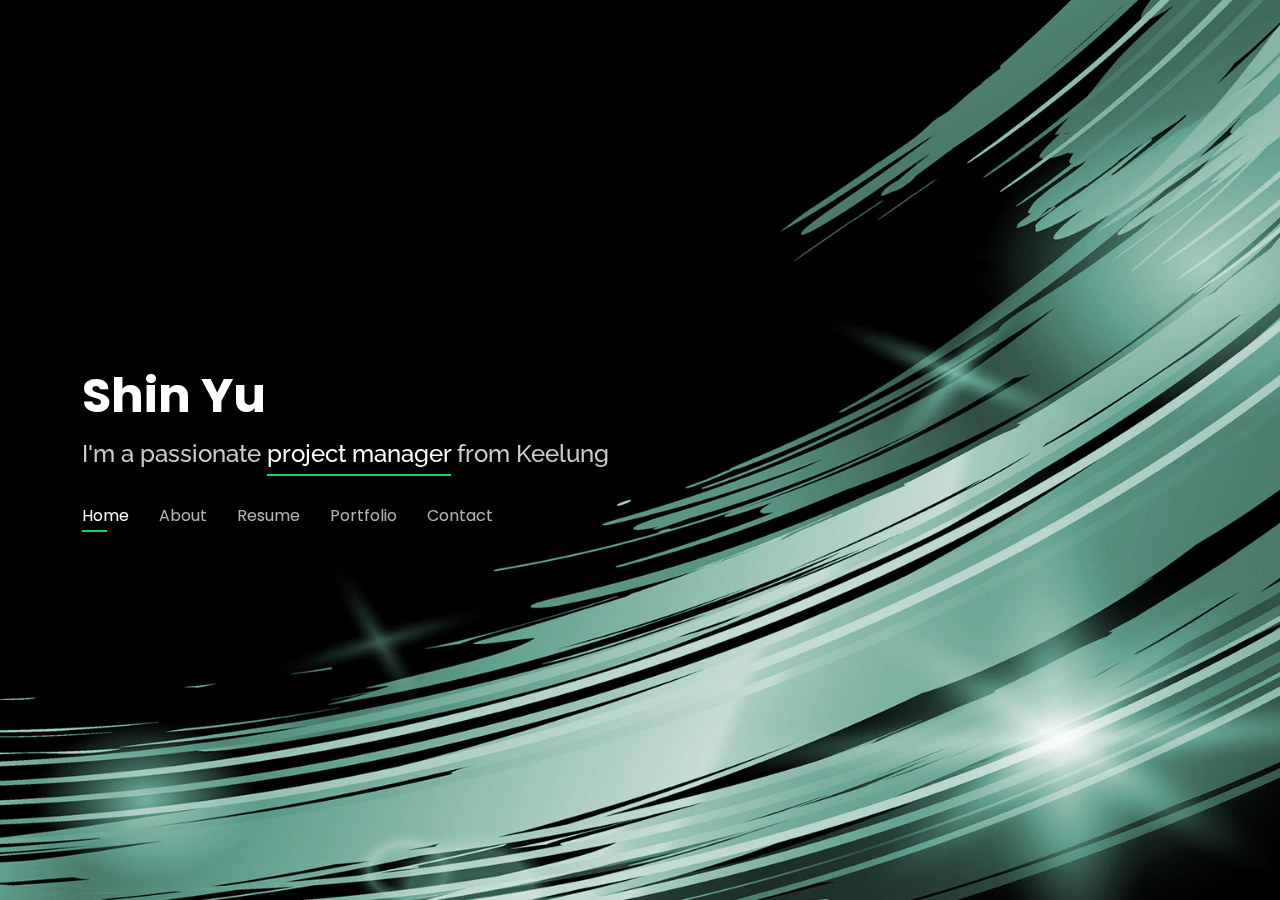
==== commit c803116f: "0106" ====
--- a/index.html
+++ b/index.html
@@ -1,384 +1,539 @@
 <!DOCTYPE html>
 <html lang="en">
+
 <head>
-
   <meta charset="utf-8">
-  <meta name="viewport" content="width=device-width, initial-scale=1, shrink-to-fit=no">
-  <meta name="description" content="">
-  <meta name="author" content="">
-
-  <title>Shin Yu</title>
-
-  <!-- Font Awesome Icons -->
-  <link href="vendor/fontawesome-free/css/all.min.css" rel="stylesheet" type="text/css">
-
-  <link rel="stylesheet" href="path/to/font-awesome/css/font-awesome.min.css">
+  <meta content="width=device-width, initial-scale=1.0" name="viewport">
+
+  <title>Shin Yu's portfolio</title>
+  <meta content="" name="description">
+  <meta content="" name="keywords">
+
+  <!-- Favicons -->
+  <link href="assets/img/favicon.png" rel="icon">
 
   <!-- Google Fonts -->
-
-  <link href="https://fonts.googleapis.com/css?family=Noto+Sans+TC&display=swap&subset=chinese-traditional" rel="stylesheet">
-
-  <!-- Plugin CSS -->
-  <link href="vendor/magnific-popup/magnific-popup.css" rel="stylesheet">
-
-  <!-- Theme CSS - Includes Bootstrap -->
-  <link href="css/creative.min.css" rel="stylesheet">
+  <link href="https://fonts.googleapis.com/css?family=Open+Sans:300,300i,400,400i,600,600i,700,700i|Raleway:300,300i,400,400i,500,500i,600,600i,700,700i|Poppins:300,300i,400,400i,500,500i,600,600i,700,700i" rel="stylesheet">
+
+  <!-- Vendor CSS Files -->
+  <link href="assets/vendor/bootstrap/css/bootstrap.min.css" rel="stylesheet">
+  <link href="assets/vendor/bootstrap-icons/bootstrap-icons.css" rel="stylesheet">
+  <link href="assets/vendor/boxicons/css/boxicons.min.css" rel="stylesheet">
+  <link href="assets/vendor/glightbox/css/glightbox.min.css" rel="stylesheet">
+  <link href="assets/vendor/remixicon/remixicon.css" rel="stylesheet">
+  <link href="assets/vendor/swiper/swiper-bundle.min.css" rel="stylesheet">
+
+  <!-- Template Main CSS File -->
+  <link href="assets/css/style.css" rel="stylesheet">
+  <link href="assets/css/masonry.css" rel="stylesheet">
+
+  
+  <link href='https://www.jqueryscript.net/demo/Responsive-Touch-enabled-jQuery-Image-Lightbox-Plugin/dist/simple-lightbox.min.css' rel='stylesheet' type='text/css'>
+ 
+  <!--test justifiedGallery-->
+  <link href="justifiedGallery/dist/css/justifiedGallery.css" rel="stylesheet">
+  <link href="justifiedGallery/dist/css/justifiedGallery.min.css" rel="stylesheet">
+  <link rel="stylesheet" href="http://miromannino.github.io/Justified-Gallery/libs/jquery-colorbox/example3/colorbox.css" type="text/css" media="screen">
+
+ 
+
+  <!-- =======================================================
+  * Template Name: Personal - v4.7.0
+  * Template URL: https://bootstrapmade.com/personal-free-resume-bootstrap-template/
+  * Author: BootstrapMade.com
+  * License: https://bootstrapmade.com/license/
+  ======================================================== -->
+  
+</head>
+
+<body>
+
+  <!-- ======= Header ======= -->
+  <header id="header">
+    <div class="container">
+      <h1><a href="index.html">Shin Yu</a></h1>
+      <!-- Uncomment below if you prefer to use an image logo -->
+      <!-- <a href="index.html" class="mr-auto"><img src="assets/img/logo.png" alt="" class="img-fluid"></a> -->
+      <h2>I'm a passionate <span>project manager</span> from Keelung</h2>
+
+      <nav id="navbar" class="navbar">
+        <ul>
+          <li><a class="nav-link active" href="#header">Home</a></li>
+          <li><a class="nav-link" href="#about">About</a></li>
+          <li><a class="nav-link" href="#resume">Resume</a></li>
+          <li><a class="nav-link" href="#portfolio">Portfolio</a></li>
+          <li><a class="nav-link" href="#contact">Contact</a></li>
+        </ul>
+        <i class="bi bi-list mobile-nav-toggle"></i>
+      </nav><!-- .navbar -->
+
+    </div>
+  </header><!-- End Header -->
+
+  <!-- ======= About Section ======= -->
+  <section id="about" class="about">
+
+    <!-- ======= About Me ======= -->
+    <div class="about-me container">
+
+      <div class="section-title">
+        <h2>About</h2>
+        <p>Learn more about me</p>
+      </div>
+
+      <div class="row">
+        <div class="col-lg-4" data-aos="fade-right">
+          <img src="assets/img/me.jpg" class="img-fluid" alt="">
+        </div>
+        <div class="col-lg-8 pt-4 pt-lg-0 content" data-aos="fade-left">
+          <h3>專案管理 &amp; 多媒體應用</h3>
+          <p class="fst-italic">
+            #project management   #Unity3D   #3ds Max   #Adobe Photoshop   #Adobe Illustrator  #SPSS
+          </p>
+          <p>
+            在過往工作中，我擅長使用多媒體規劃與執行專案，參與專案投標並擬訂專案執行內容與範疇，承攬多項政府相關專案，包含中央單位與地方政府，內容主要以量化研究與測驗編制、專案監控與查核使其符合時間品質成本、分析執行成果並核銷，不定期與專案多個窗口往來聯繫，協助窗口解決問題，從中掌握應對進退協調折衷方法，並維持良好的互動，另需完成主管臨時交付行政事項，清楚知道每件事的輕重緩急，仔細排程執行，並且持續追蹤每件事務之進度。
+          </p>
+          <div class="row">
+            <div class="col-lg-12">
+              <ul>
+                <li><i class="bi bi-chevron-right"></i> <strong>Birthday:</strong> <span>1996.09.24</span></li>
+              </ul>
+              <ul>
+                <li><i class="bi bi-chevron-right"></i> <strong>Email:</strong> <span>dushinyu@gmail.com</span></li>
+              </ul>
+            </div>
+            <div class="col-lg-12">
+              <ul>
+                <li><i class="bi bi-chevron-right"></i> <strong>City:</strong> <span>Taipei,Taiwan</span></li>
+              </ul>
+            </div>
+          </div>
+        </div>
+      </div>
+
+    </div><!-- End About Me -->
+
+    <!-- ======= Counts ======= -->
+    <div class="counts container">
+
+      <div class="row">
+
+        <div class="col-lg-3 col-md-6">
+          <div class="count-box">
+            <i class="bi bi-person-lines-fill"></i>
+            <br>
+            <h3 class="h4 mb-2">PROJECT</h3>
+            <h3 class="h4 mb-2">MANAGEMENT</h3>
+            <br>
+          </div>
+        </div>
+
+        <div class="col-lg-3 col-md-6">
+          <div class="count-box">
+            <i class="bi bi-pen"></i>
+            <br>
+            <h3 class="h4 mb-2">GRAPHIC</h3>
+            <h3 class="h4 mb-2">DESIGN</h3>
+            <br>
+          </div>
+        </div>
+
+        <div class="col-lg-3 col-md-6">
+          <div class="count-box">
+            <i class="bi bi-laptop"></i>
+            <br>
+            <h3 class="h4 mb-2">WEB</h3>
+            <h3 class="h4 mb-2">DESIGNER</h3>
+            <br>
+          </div>
+        </div>
+
+        <div class="col-lg-3 col-md-6">
+          <div class="count-box">
+            <i class="bi bi-camera-video"></i>
+            <br>
+            <h3 class="h4 mb-2">VIDEO</h3>
+            <h3 class="h4 mb-2">EDITING</h3>
+            <br>
+          </div>
+        </div>
+
+      </div>
+
+    </div><!-- End Counts -->
+
+    <!-- ======= Skills  ======= -->
+    <div class="skills container">
+
+      <div class="section-title">
+        <h2>Skills</h2>
+      </div>
+
+      <div class="row skills-content">
+
+        <div class="col-lg-6">
+
+          <div class="progress">
+            <span class="skill">project management <i class="val">80%</i></span>
+            <div class="progress-bar-wrap">
+              <div class="progress-bar" role="progressbar" aria-valuenow="80" aria-valuemin="0" aria-valuemax="100"></div>
+            </div>
+          </div>
+
+          <div class="progress">
+            <span class="skill">Illustrator <i class="val">70%</i></span>
+            <div class="progress-bar-wrap">
+              <div class="progress-bar" role="progressbar" aria-valuenow="70" aria-valuemin="0" aria-valuemax="100"></div>
+            </div>
+          </div>
+
+          <div class="progress">
+            <span class="skill">Photoshop <i class="val">75%</i></span>
+            <div class="progress-bar-wrap">
+              <div class="progress-bar" role="progressbar" aria-valuenow="75" aria-valuemin="0" aria-valuemax="100"></div>
+            </div>
+          </div>
+
+        </div>
+
+        <div class="col-lg-6">
+
+          <div class="progress">
+            <span class="skill">CSS <i class="val">80%</i></span>
+            <div class="progress-bar-wrap">
+              <div class="progress-bar" role="progressbar" aria-valuenow="80" aria-valuemin="0" aria-valuemax="100"></div>
+            </div>
+          </div>
+
+          <div class="progress">
+            <span class="skill">SPSS <i class="val">90%</i></span>
+            <div class="progress-bar-wrap">
+              <div class="progress-bar" role="progressbar" aria-valuenow="90" aria-valuemin="0" aria-valuemax="100"></div>
+            </div>
+          </div>
+
+          <div class="progress">
+            <span class="skill">Premiere <i class="val">65%</i></span>
+            <div class="progress-bar-wrap">
+              <div class="progress-bar" role="progressbar" aria-valuenow="65" aria-valuemin="0" aria-valuemax="100"></div>
+            </div>
+          </div>
+
+        </div>
+
+      </div>
+
+    </div><!-- End Skills -->
+
+  </section><!-- End About Section -->
+
+  <!-- ======= Resume Section ======= -->
+  <section id="resume" class="resume">
+    <div class="container">
+
+      <div class="section-title">
+        <h2>Resume</h2>
+        <p>Check My Resume</p>
+      </div>
+
+      <div class="row">
+        <div class="col-lg-4">
+          <h3 class="resume-title">Education</h3>
+          <div class="resume-item">
+            <h4>淡江大學教育科技所碩士</h4>
+            <h5>2018.06-2019.06</h5>
+          </div>
+          <div class="resume-item">
+            <h4>淡江大學教育科技系學士</h4>
+            <h5>2014.06-2018.06</h5>
+          </div>
+        </div>
+        <div class="col-lg-8">
+          <h3 class="resume-title">Professional Experience</h3>
+          <div class="resume-item">
+            <h4>專案經理</h4>
+            <h5>2020.07-2021.08</h5>
+            <p>
+            <ul>
+              <li>參與標案投標，擬訂專案執行內容與範疇</li>
+              <li>撰寫核銷計畫書，並分析專案執行成果數據 </li>
+              <li>專案監控與查核使其符合時間、品質、成本，並改善</li>
+              <li>專案成員工作指派與管理</li>
+              <li>不定期與專案多個窗口往來聯繫，協助窗口解決問題</li>
+            </ul>
+            </p>
+          </div>
+          <div class="resume-item">
+            <h4>遊戲企劃專員</h4>
+            <h5>2020.01-2020.04</h5>
+            <p>
+            <ul>
+              <li>遊戲包裝的發想及企劃撰寫</li>
+              <li>與團隊溝通協調，需跨部門與美術、程式等人員合作</li>
+              <li>撰寫核銷計畫書，並分析專案執行成果數據</li>
+              <li>了解遊戲及商業邏輯</li>
+              <li>負責QA及尋找Bug、漏洞、錯誤</li>
+            </ul>
+            </p>
+          </div>
+        </div>
+      </div>
+
+    </div>
+  </section><!-- End Resume Section -->
+
+
+  <!-- ======= Portfolio design Section ======= -->
+<script src="https://ajax.googleapis.com/ajax/libs/jquery/3.4.1/jquery.min.js"></script>
+<script src="assets/js/filter-tags.js"></script>
+
+
+  <section id="portfolio" class="portfolio">
+    <div class="container">
+
+      <div class="section-title">
+        <h2>Portfolio</h2>
+        <p>DESIGN</p>
+      </div>
+
+      <!---
+      <div class="row">
+        <div class="col-lg-12 d-flex justify-content-center">
+          <ul id="portfolio-flters">
+            <li data-filter="*" class="filter-active" >All</li>
+            <li data-filter=".filter-poster">poster</li>
+            <li data-filter=".filter-3D">3D</li>
+            <li data-filter=".filter-web">Web</li>
+          </ul>
+        </div>
+      </div>--->
+
+      <div class="row portfolio-container">
+        <div class="portfolio-item filter-poster">
+          </a>
+        </div>
+      </div>
+
+      <div id="colorboxExample">
+        <a href="assets/img/portfolio/fullsize/2022tiger-1.png">
+            <img alt="" src="assets/img/portfolio/thumbnails/2022tiger-1.png"/>
+        </a>
+        <a href="assets/img/portfolio/fullsize/2022tiger-2.png">
+          <img alt="" src="assets/img/portfolio/thumbnails/2022tiger-2.png" />
+        </a>
+        <a href="assets/img/portfolio/fullsize/hot-pot.png" >
+          <img alt="" src="assets/img/portfolio/thumbnails/hot-pot.png" />
+        </a>
+        <a href="assets/img/portfolio/fullsize/butterfly.png" >
+          <img alt="" src="assets/img/portfolio/thumbnails/butterfly.png" />
+        </a>
+        <a href="assets/img/portfolio/fullsize/spider.png">
+          <img alt="" src="assets/img/portfolio/thumbnails/spider.png" />
+        </a>
+        <a href="assets/img/portfolio/fullsize/coconut.png">
+          <img alt="" src="assets/img/portfolio/thumbnails/onion.png" />
+        </a>
+        <a href="assets/img/portfolio/fullsize/red-mountain.png" >
+          <img alt="" src="assets/img/portfolio/thumbnails/red-mountain.png" />
+        </a>
+        <a href="assets/img/portfolio/fullsize/coconut.png" >
+          <img alt="" src="assets/img/portfolio/thumbnails/coconut.png" />
+        </a>
+        <a href="assets/img/portfolio/fullsize/new-epoch.png" >
+          <img alt="" src="assets/img/portfolio/thumbnails/new-epoch.png" />
+        </a>
+        <a href="assets/img/portfolio/fullsize/bathroom.JPG" >
+          <img alt="" src="assets/img/portfolio/thumbnails/bathroom.JPG" />
+        </a>
+        <a href="assets/img/portfolio/fullsize/room.jpg" >
+          <img alt="" src="assets/img/portfolio/thumbnails/room.jpg" />
+        </a>
+    </div>
+
+    <script src="http://miromannino.github.io/Justified-Gallery/libs/jquery-colorbox/jquery.colorbox-min.js"></script>
+    <script src="justifiedGallery/dist/js/jquery.justifiedGallery.js"></script>
+    <script src="justifiedGallery/dist/js/jquery.justifiedGallery.min.js"></script>
     
-    
-<link rel=stylesheet type="text/css" href="css/timeline.css">
-<link rel=stylesheet type="text/css" href="css/about.css">
-<link rel=stylesheet type="text/css" href="css/card-deck.css">     
- 
-    <!--test-->
- <link rel=stylesheet type="text/css" href="css/masonry.css">     
-    
- <link href="https://www.jqueryscript.net/demo/Responsive-Touch-enabled-jQuery-Image-Lightbox-Plugin/dist/simple-lightbox.min.css&#39; rel='stylesheet" type="text/css">
-    
-    
-</head>   
-    
-<body id="page-top">
-
-  <!-- Navigation -->
-  <nav class="navbar navbar-expand-lg navbar-light fixed-top py-3" id="mainNav">
+    <script>
+$('#colorboxExample').justifiedGallery({
+    lastRow : 'justify', 
+    rowHeight : 200, 
+    rel : 'gallery1', //replace with 'gallery1' the rel attribute of each link
+    margins : 10
+}).on('jg.complete', function () {
+    $(this).find('a').colorbox({
+        maxWidth : '80%',
+        maxHeight : '80%',
+        opacity : 0.8,
+        transition : 'elastic',
+        current : ''
+    });
+});
+    </script>
+    <!-- =======  End Portfolio design Section  ======= -->
+
+<br><br><br>
+
+
+
+         
+
+
+      <!-- ======= Portfolio video Section  ======= -->
+      <div class="section-title">
+        <h2>Portfolio</h2>
+        <p>VIDEO</p>
+      </div>
+
+      <div class="row">
+        <div class="col-lg-6">
+        <div class="card">
+          <div class="info-box ">
+            <div class="row">
+            <div class="col-md-7 px-3">
+              <div class="card-block px-6">
+                <h4 class="card-title">Excel儀表板/專案類 </h4>
+                <br>
+                <p class="card-text">
+                  定期向主管彙報專案進度及狀況時，利用互動式儀表板，將資訊圖表化，主管可快速掌握各專案負責人對專案時程、進度、支出比例及滿意度。</p>
+                </p>
+              </div>
+              </div>
+              <div class="col-md-5">
+                <div class="embed-responsive embed-responsive-16by9">
+                  <iframe class="d-block w-100" src="https://www.youtube.com/embed/0dDf6jj-9D8"  frameborder="0" allow="accelerometer; autoplay; clipboard-write; encrypted-media; gyroscope; picture-in-picture" allowfullscreen></iframe>
+                </div>
+              </div>        
+            </div>
+          </div>
+         </div>
+         </div>
+         
+        <div class="col-lg-6">
+          <div class="card">
+            <div class="info-box ">
+              <div class="row">
+                  <div class="col-md-7 px-3">
+                    <div class="card-block px-6">
+                      <h4 class="card-title">Excel儀表板/銷售類 </h4>
+                      <br>
+                      <p class="card-text">
+                        以高直覺互動方式呈現銷售業績，比較各分店於不同季度的績效表現，向主管進行簡報時，方便主管可快速釐清目前營銷績效，從而做出決策。</p>       
+                      </p>
+                    </div>
+                    </div>
+                    <div class="col-md-5">
+                      <div class="embed-responsive embed-responsive-16by9">
+                        <iframe class="d-block w-100" src="https://www.youtube.com/embed/SkqCC9Q6QBI"  frameborder="0" allow="accelerometer; autoplay; clipboard-write; encrypted-media; gyroscope; picture-in-picture" allowfullscreen></iframe>
+                      </div>
+                    </div>        
+                  </div>
+           </div>
+           </div>
+           </div>
+       </div>
+
+       <br>
+
+       <div class="row">
+        <div class="col-lg-6">
+        <div class="card">
+          <div class="info-box ">
+            <div class="row">
+            <div class="col-md-7 px-3">
+              <div class="card-block px-6">
+                <h4 class="card-title">影音剪輯/不只是破銅爛鐵 </h4>
+                <br>
+                <p class="card-text">
+                  我們平時在街頭看到很多藝人，想藉此機會記錄他們背後的故事，想藉由八奇先生追求夢想的故事，來激勵對未來迷惘的的年輕人，能勇於完成自己的夢想。</p>
+                </p>
+              </div>
+              </div>
+              <div class="col-md-5">
+                <div class="embed-responsive embed-responsive-16by9">
+                  <iframe class="d-block w-100" src="https://www.youtube.com/embed/qQfogrBcG4Q"  frameborder="0" allow="accelerometer; autoplay; clipboard-write; encrypted-media; gyroscope; picture-in-picture" allowfullscreen></iframe>
+                </div>
+              </div>        
+            </div>
+          </div>
+         </div>
+         </div>
+         
+        <div class="col-lg-6">
+          <div class="card">
+            <div class="info-box ">
+              <div class="row">
+                  <div class="col-md-7 px-3">
+                    <div class="card-block px-6">
+                      <h4 class="card-title">數位教材/機器工廠 </h4>
+                      <br>
+                      <p class="card-text">
+                        專題與瑞芳高級工業職業學校合作，針對高職二年級學生，製作一套數位教材，整合統計相關數學知識，讓學生進入遊戲情境，提升學習動機，練習統計相關考題。</p>       
+                      </p>
+                    </div>
+                    </div>
+                    <div class="col-md-5">
+                      <div class="embed-responsive embed-responsive-16by9">
+                        <iframe class="d-block w-100" src="https://www.youtube.com/embed/zgTFLT4-hOM"  frameborder="0" allow="accelerometer; autoplay; clipboard-write; encrypted-media; gyroscope; picture-in-picture" allowfullscreen></iframe>
+                      </div>
+                    </div>        
+                  </div>
+           </div>
+           </div>
+           </div>
+       </div>
+       <!-- End Portfolio video Section -->
+      
+
+
+
+  </section><!-- End Portfolio Section -->
+
+  <!-- ======= Contact Section ======= -->
+  <section id="contact" class="contact">
     <div class="container">
-      <a class="navbar-brand js-scroll-trigger" href="#page-top">Shin Yu</a>
-      <button class="navbar-toggler navbar-toggler-right" type="button" data-toggle="collapse" data-target="#navbarResponsive" aria-controls="navbarResponsive" aria-expanded="false" aria-label="Toggle navigation">
-        <span class="navbar-toggler-icon"></span>
-      </button>
-      <div class="collapse navbar-collapse" id="navbarResponsive">
-        <ul class="navbar-nav ml-auto my-2 my-lg-0">
-          <li class="nav-item">
-            <a class="nav-link js-scroll-trigger" href="#about">關於我</a>
-          </li>
-          <li class="nav-item">
-            <a class="nav-link js-scroll-trigger" href="#portfolio">作品集</a>
-          </li>
-          <li class="nav-item">
-            <a class="nav-link js-scroll-trigger" href="#contacta">聯絡我</a>
-          </li>
-        </ul>
-      </div>
+
+      <div class="section-title">
+        <h2>Contact</h2>
+        <p>Contact Me</p>
+      </div>
+
+      <div class="row mt-2">
+        <div class="col-lg-12 mt-4 d-flex align-items-stretch">
+          <div class="info-box">
+            <i class="bx bx-envelope"></i>
+            <h3>如果您也喜歡我的設計作品/設計風格， 歡迎來信合作。</h3>
+            <p>dushinyu@gmail.com</p>
+          </div>
+          </div>
+        </div>
     </div>
-  </nav>
-
-  <!-- Masthead -->
-  <header class="masthead">
-    <div class="container h-100">
-      <div class="row h-100 align-items-center justify-content-center text-center">
-        <div class="col-lg-10 align-self-end">
-          <h1 class="text-transform:capitalize font-weight-bold">Shin Yu 's Portfolio </h1>  
-          <hr class="divider">
-        </div>
-        <div class="col-lg-8 align-self-baseline">
-          <a class="btn btn-primary btn-xl js-scroll-trigger" href="#about">關於我</a>
-        </div>
-      </div>
-    </div>
-  </header>
-
-  <!-- About Section -->
-<section class="section about-section gray-bg" id="about">
-            <div class="container">
-                <div class="row align-items-center flex-row-reverse">
-                    <div class="col-lg-6">
-                        <div class="about-text go-to">
-                            <h3 class="white-color">About Shin Yu</h3>
-                            <p>嗨，我是欣育，擅長專案控管與執行，並熟悉網頁設計、平面設計與影音剪輯等軟體，如果您也喜歡我的設計作品/設計風格， 歡迎來信合作。</p>
-                            <div class="row about-list">
-                                <div class="col-md-6">
-                                     <div class="media">
-                                      <label>E-mail</label>
-                                      <p>dushinyu@gmail.com</p>
-                                    </div>
-                                </div>
-                                <div class="col-md-6">
-                                    <div class="media">
-                                        
-                                    </div>
-                                </div>
-                            </div>
-                        </div>
-                    </div>
-                    <div class="col-md-6">
-                        <div class="about-avatar">
-                         <img class="img-fluid" src="img/me.png" alt="">
-                        </div>
-                    </div>
-                </div>
-    </div>
-    <div class="container py-5">
-        
-  <!-- tab Section-->
-  <div class="p-5 bg-white rounded shadow mb-5">
-    <!-- Rounded tabs -->
-    <ul id="tab" role="tablist" class="nav nav-tabs nav-pills flex-column flex-sm-row text-center bg-light border-0 rounded-nav">
-      <li class="nav-item flex-sm-fill">
-        <a id="home-tab" data-toggle="tab" href="#home" role="tab" aria-controls="home" aria-selected="true" class="nav-link border-0 text-uppercase font-weight-bold active">學歷</a>
-      </li>
-      <li class="nav-item flex-sm-fill">
-        <a id="profile-tab" data-toggle="tab" href="#profile" role="tab" aria-controls="profile" aria-selected="false" class="nav-link border-0 text-uppercase font-weight-bold">經歷</a>
-      </li>
-      <li class="nav-item flex-sm-fill">
-        <a id="contact-tab" data-toggle="tab" href="#contact" role="tab" aria-controls="contact" aria-selected="false" class="nav-link border-0 text-uppercase font-weight-bold">能力</a>
-      </li>
-    </ul>
-      
-     <!--tab Section 學歷-->
-    <div id="myTabContent" class="tab-content">
-      <div id="home" role="tabpanel" aria-labelledby="home-tab" class="tab-pane fade px-4 py-5 show active">
-        <div class="col-md-12">
-			<ul class="timeline">
-				<li>
-					<h5>淡江大學教育科技所碩士</h5>
-                    <p>2018.06-2019.06</p>
-                </li>
-                <li>
-					<h5>淡江大學教育科技系學士</h5>
-                    <p>2014.06-2018.06</p>
-                </li>
-            </ul>
-          </div>
-        </div>
-        
-        <!--tab Section 經歷-->
-<div id="profile" role="tabpanel" aria-labelledby="profile-tab" class="tab-pane fade px-4 py-5">
-	<div class="row">
-		<div class="col-md-12">
-			<ul class="timeline">
-				<li>
-					<h5><b>專案經理</b></h5>
-                    <h6>2020.07-2021.08</h6>
-                    <ul>
-                        <li>參與標案投標，擬訂專案執行內容與範疇</li>
-                        <li>撰寫核銷計畫書，並分析專案執行成果數據</li>
-                        <li>專案監控與查核使其符合時間、品質、成本，並改善</li>
-                        <li>專案成員工作指派與管理</li>
-                        <li>不定期與專案多個窗口往來聯繫，協助窗口解決問題</li>
-                    </ul>
-                </li>
-                <li>
-                    <h5><b>遊戲企劃專員</b></h5>
-                    <h6>2020.01-2020.04</h6>
-                    <ul>
-                        <li>遊戲包裝的發想及企劃撰寫</li>
-                        <li>與團隊溝通協調，需跨部門與美術、程式等人員合作</li>
-                        <li>撰寫核銷計畫書，並分析專案執行成果數據</li>
-                        <li>了解遊戲及商業邏輯</li>
-                        <li>負責QA及尋找Bug、漏洞、錯誤</li>
-                    </ul>
-                </li>
-			</ul>
-		</div>
-</div>
-        </div>
-
-
-        
-    
-        <!--tab Section 能力-->
-      <div id="contact" role="tabpanel" aria-labelledby="contact-tab" class="tab-pane fade px-4 py-5">       
-          <div class="container">
-      <div class="row">
-        <div class="col-lg-3 col-md-6 text-center">
-          <div class="mt-5">
-            <i class="fas fa-arrows-alt fa-4x text-primary mb-4"></i>
-            <h3 class="h4 mb-2">3D SOFTWARE</h3>
-            <p class="text-muted mb-0">擅長工具:</p>
-            <p class="text-muted mb-0">3Ds Max</p>
-            <p class="text-muted mb-0">SkectchUp</p>
-            <p class="text-muted mb-0">Unity</p>
-          </div>
-        </div>
-        <div class="col-lg-3 col-md-6 text-center">
-          <div class="mt-5">
-            <i class="fa fa-pencil" aria-hidden="true"></i>
-            <i class="far fa-edit fa-4x text-primary mb-4"></i>
-            <h3 class="h4 mb-2">GRAPHIC DESIGN</h3>
-            <p class="text-muted mb-0">擅長工具:</p>
-            <p class="text-muted mb-0">PhotoShop</p>
-            <p class="text-muted mb-0">Illustrator</p>
-          </div>
-        </div>
-        <div class="col-lg-3 col-md-6 text-center">
-          <div class="mt-5">
-            <i class="fas fa-tv fa-4x text-primary mb-4"></i>
-            <h3 class="h4 mb-2">WEB DESIGNER</h3>
-            <p class="text-muted mb-0">擅長工具:</p>
-            <p class="text-muted mb-0">Dreamweaver</p>
-            <p class="text-muted mb-0">HTML</p>
-            <p class="text-muted mb-0">CSS</p>
-            <p class="text-muted mb-0">JavaScript</p>
-            <p class="text-muted mb-0">RWD</p>
-            <p class="text-muted mb-0">Bootstrap</p>                           
-          </div>
-        </div>
-        <div class="col-lg-3 col-md-6 text-center">
-          <div class="mt-5">
-            <i class="fas fa-video fa-4x text-primary mb-4"></i>
-            <h3 class="h4 mb-2">VIDEO EDITING</h3>
-            <p class="text-muted mb-0">擅長工具:</p>
-            <p class="text-muted mb-0">Premiere</p>
-            <p class="text-muted mb-0">威力導演</p> 
-          </div>
-        </div>
-      </div>
-    </div>
-        </div>
-      </div>
-        </div>
-    </div>
-    </section>
-    
-
-    <!-- Portfolio Section--
-  <section id="portfolio">
-      <h2 class="text-center mt-5">PORTFOLIO 作品集</h2>
-      <hr class="divider my-4">
-<!--Portfolio poster--
-    <div class="container-fluid p-0">
-      <div class="row no-gutters" style="padding:10px">
-        <div class="col-sm-3" style="padding:10px">
-          <a class="portfolio-box" href="img/portfolio/fullsize/1.jpg" >
-            <img class="img-fluid" src="img/portfolio/thumbnails/1.jpg"  alt="">
-            <div class="portfolio-box-caption">
-              <div class="project-category text-white-50">
-                3Ds Max
-              </div>
-              <div class="project-name">
-                熊貓的房間
-              </div>
-            </div>
-          </a>
-        </div>
-        <div class="col-sm-3" style="padding:10px">
-          <a class="portfolio-box" href="img/portfolio/fullsize/6.JPG" >
-            <img class="img-fluid" src="img/portfolio/thumbnails/6.JPG" alt="">
-            <div class="portfolio-box-caption">
-              <div class="project-category text-white-50">
-                SketchUp
-              </div>
-              <div class="project-name">
-                浴室
-              </div>
-            </div>
-          </a>
-        </div>
-  </section>   
-
-<!--test-->  
-<section id="portfolio">
-      <h2 class="text-center mt-5">PORTFOLIO 作品集</h2>
-      <hr class="divider my-4">
-<!--Portfolio poster-->
-    <div class="container-fluid p-0">
-      <div class="row no-gutters" style="padding:10px">
-          <div class="container" style="padding:10px">
-              <div class="row masonry-grid">
-    <div class="col-md-3 masonry-column">
-    <div>
-     <a class="portfolio-box" href="img/portfolio/fullsize/1.jpg" >
-            <img class="img-fluid" src="img/portfolio/thumbnails/1.jpg"  alt="">
-          </a>
-    </div>
-      <div>
-     <a class="portfolio-box" href="img/portfolio/fullsize/12.png" >
-            <img class="img-fluid" src="img/portfolio/thumbnails/12.png"  alt="">
-          </a>
-    </div>
-      <div>
-     <a class="portfolio-box" href="img/portfolio/fullsize/13.png" >
-            <img class="img-fluid" src="img/portfolio/thumbnails/13.png"  alt="">
-          </a>
-    </div>
+  </section><!-- End Contact Section -->
+
+  <div class="credits">
+    <!-- All the links in the footer should remain intact. -->
+    <!-- You can delete the links only if you purchased the pro version. -->
+    <!-- Licensing information: https://bootstrapmade.com/license/ -->
+    <!-- Purchase the pro version with working PHP/AJAX contact form: https://bootstrapmade.com/personal-free-resume-bootstrap-template/ -->
   </div>
-  <div class="col-md-3 masonry-column">
-             <div class="card">
-    <img class="card-img-top" src="img/portfolio/thumbnails/3.jpg" alt="Card image cap">
-    <div class="card-body">
-      <h5 class="card-title">影音剪輯/不只是破銅爛鐵</h5>
-      <p class="card-text">我們平時在街頭看到很多藝人，想藉此機會記錄他們背後的故事，想藉由八奇先生追求夢想的故事，來激勵對未來迷惘的的年輕人，能勇於完成自己的夢想。</p>
-      <div class="btn btn-primary mt-2 mb-2" onClick="javascript:window.open('https://www.youtube.com/watch?v=qQfogrBcG4Q&list=PLx-3nrwUv4ML4wFg255K1cEr2JVxR1ZrM&index=2','_blank')">link
-        </div>
-    </div>
-  </div>
-      <div>
-     <a class="portfolio-box" href="img/portfolio/fullsize/10.png" >
-            <img class="img-fluid" src="img/portfolio/thumbnails/10.png"  alt="">
-          </a>
-    </div>
-      <div>
-     <a class="portfolio-box" href="img/portfolio/fullsize/5.jpg" >
-            <img class="img-fluid" src="img/portfolio/thumbnails/5.jpg"  alt="">
-          </a>
-    </div>
-  </div>
-  <div class="col-md-3 masonry-column">
-    <div>
-    <a class="portfolio-box" href="img/portfolio/fullsize/6.JPG" >
-            <img class="img-fluid" src="img/portfolio/thumbnails/6.JPG"  alt="">
-          </a>
-    </div>
-      <div>
-     <a class="portfolio-box" href="img/portfolio/fullsize/11.png" >
-            <img class="img-fluid" src="img/portfolio/thumbnails/11.png"  alt="">
-          </a>
-    </div>
-  </div>
-    <div class="col-md-3 masonry-column">
-      <div class="card">
-    <img class="card-img-top" src="img/portfolio/thumbnails/4.jpg" alt="Card image cap">
-    <div class="card-body">
-      <h5 class="card-title">數位教材/機器工廠</h5>
-      <p class="card-text">專題與瑞芳高級工業職業學校合作，針對高職二年級學生，，製作一套數位教材，整合統計相關數學知識，讓學生進入遊戲情境，提升學習動機，練習統計相關考題。</p>
-      <div class="btn btn-primary mt-2 mb-2" onClick="javascript:window.open('https://www.youtube.com/watch?v=zgTFLT4-hOM&list=PLx-3nrwUv4ML4wFg255K1cEr2JVxR1ZrM&index=1','_blank')">link
-        </div>
-    </div>
-  </div>
-    <div>
-    <a class="portfolio-box" href="img/portfolio/fullsize/9.png" >
-            <img class="img-fluid" src="img/portfolio/thumbnails/9.png"  alt="">
-          </a>
-    </div>
-    <div>
-    <a class="portfolio-box" href="img/portfolio/fullsize/8.png" >
-            <img class="img-fluid" src="img/portfolio/thumbnails/8.png"  alt="">
-          </a>
-    </div>
-    <div>
-  </div>
-</div>
-  </div>
-</div>
-</div>
-</div>
-</section>
-    
-
-  
-  <!-- Footer -->
-  <footer class="bg-light py-5 mt-5" id="contacta">
-    <div class="container">
-      <div class="row justify-content-center">
-        <div class="col-lg-8 text-center">
-          <h2 class="mt-0">CONTACT ME 聯絡我</h2>
-          <hr class="divider my-4">
-          <p class="text-muted mb-2">E-mail : dushinyu@gmail.com</p>
-        </div>
-      </div>
-    </div>
-  </footer>
-
-  <!-- Bootstrap core JavaScript -->
-  <script src="vendor/jquery/jquery.min.js"></script>
-  <script src="vendor/bootstrap/js/bootstrap.bundle.min.js"></script>
-
-  <!-- Plugin JavaScript -->
-  <script src="vendor/jquery-easing/jquery.easing.min.js"></script>
-  <script src="vendor/magnific-popup/jquery.magnific-popup.min.js"></script>
-
-  <!-- Custom scripts for this template -->
-  <script src="js/creative.min.js"></script>
+
+  <!-- Vendor JS Files -->
+  <script src="assets/vendor/purecounter/purecounter.js"></script>
+  <script src="assets/vendor/bootstrap/js/bootstrap.bundle.min.js"></script>
+  <script src="assets/vendor/glightbox/js/glightbox.min.js"></script>
+  <script src="assets/vendor/isotope-layout/isotope.pkgd.min.js"></script>
+  <script src="assets/vendor/swiper/swiper-bundle.min.js"></script>
+  <script src="assets/vendor/waypoints/noframework.waypoints.js"></script>
+  <script src="assets/vendor/php-email-form/validate.js"></script>
+
+  <!-- Template Main JS File -->
+  <script src="assets/js/main.js"></script>
+
+
 </body>
 
-</html>
+<!-- jQuery is required for justifiedGallery and the lightgallery plugins-->
+
+
+
+</html>